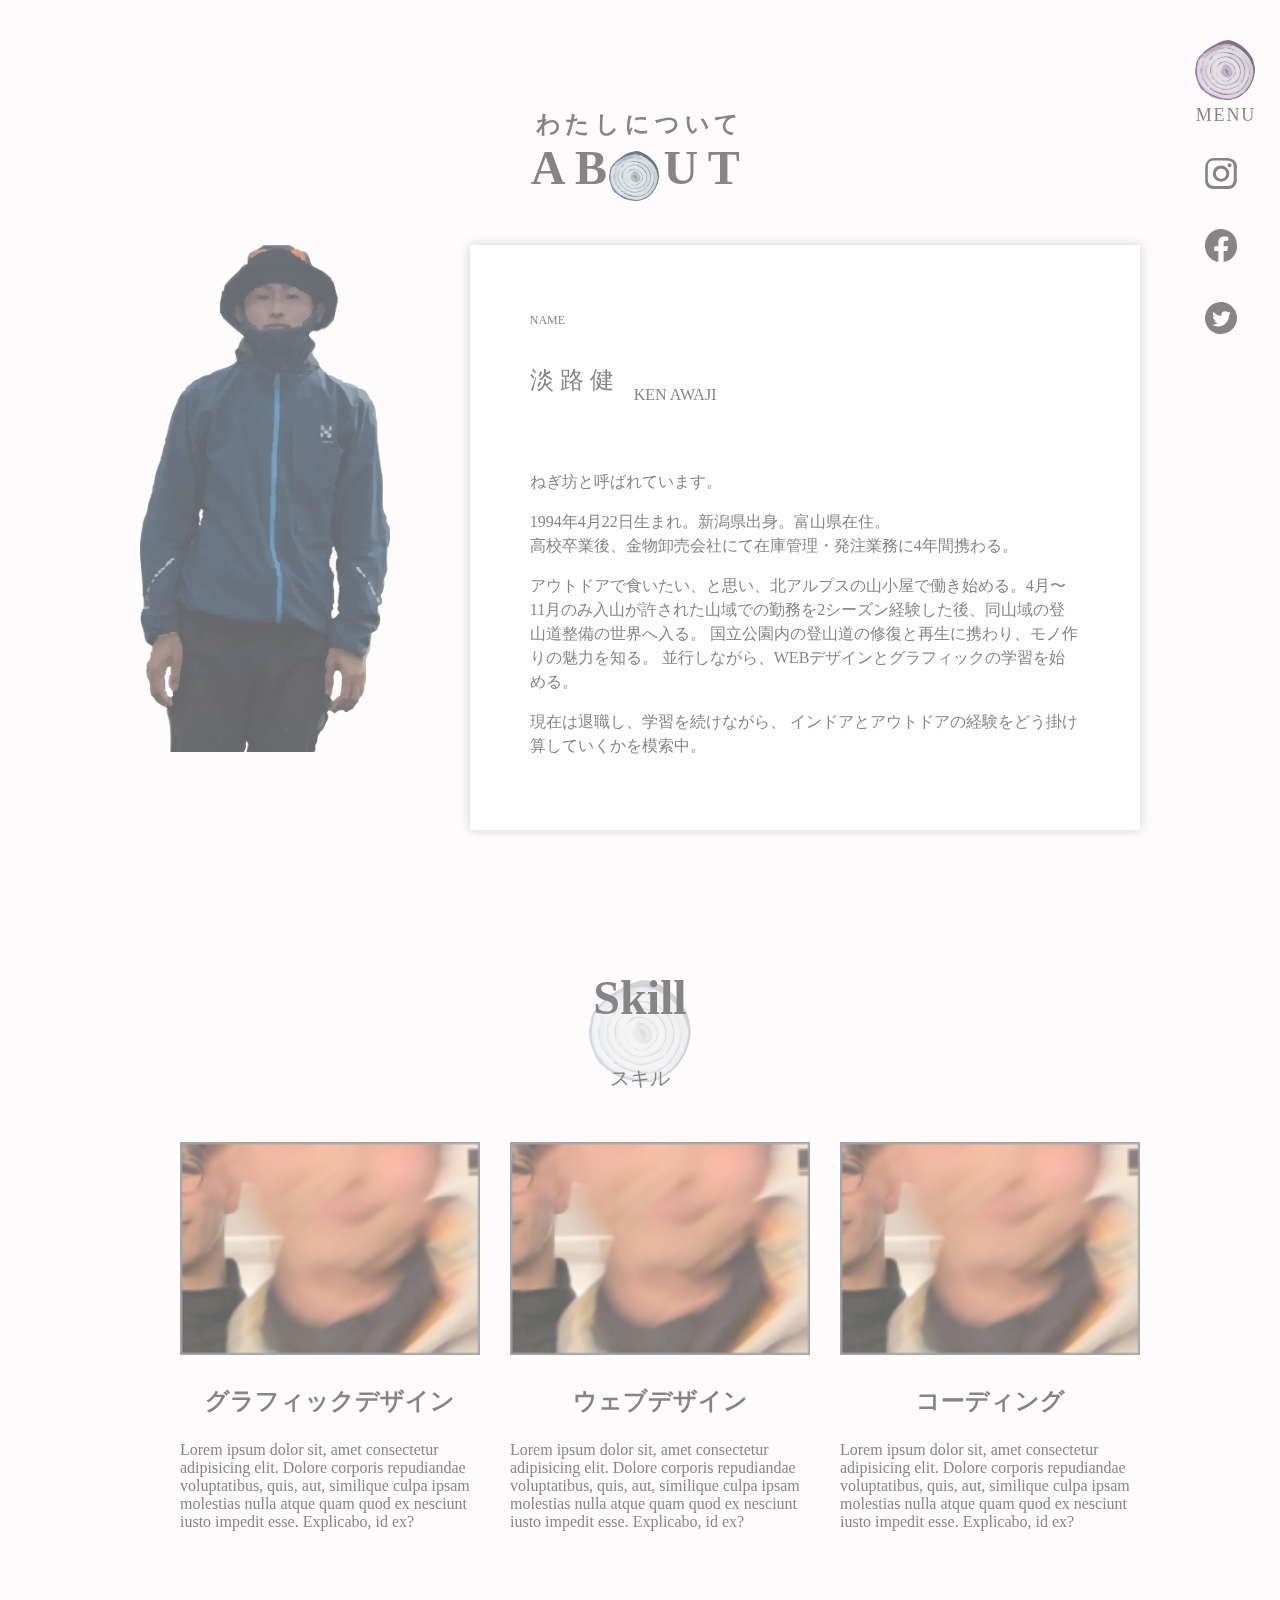
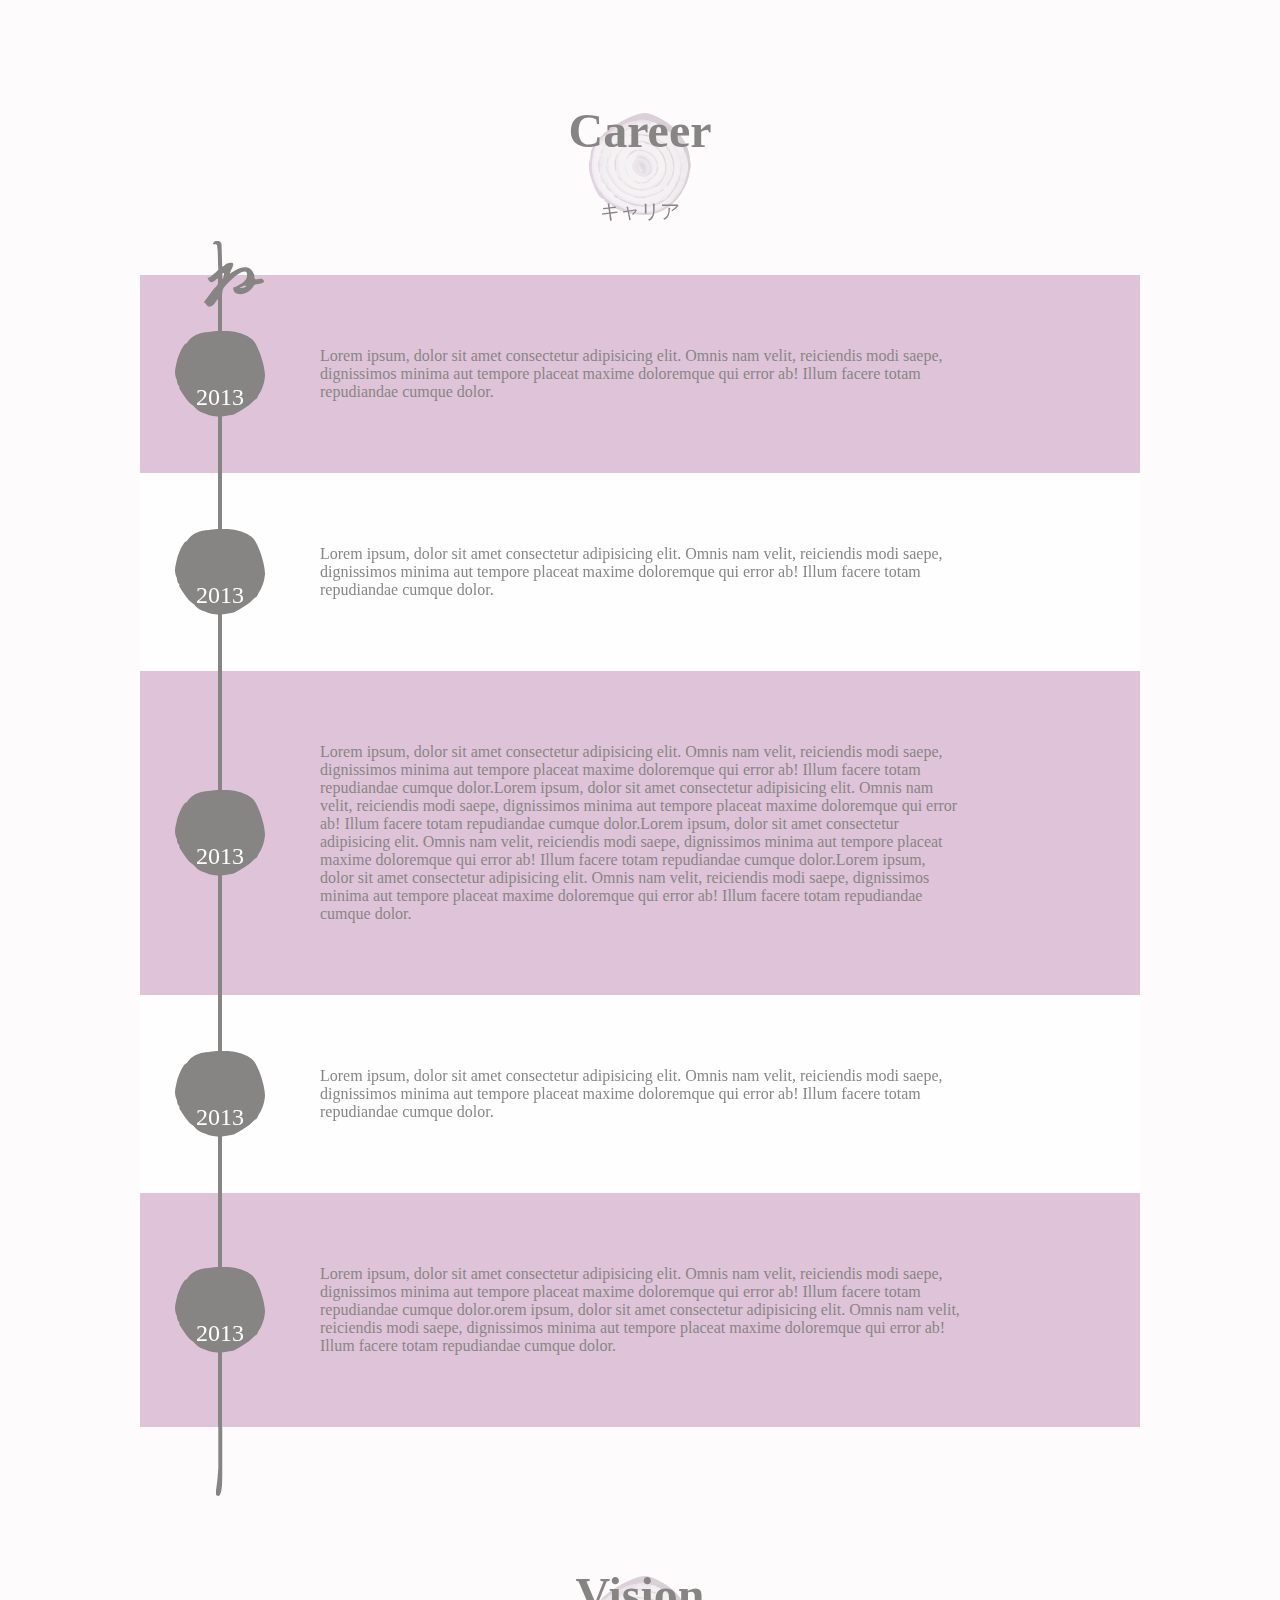
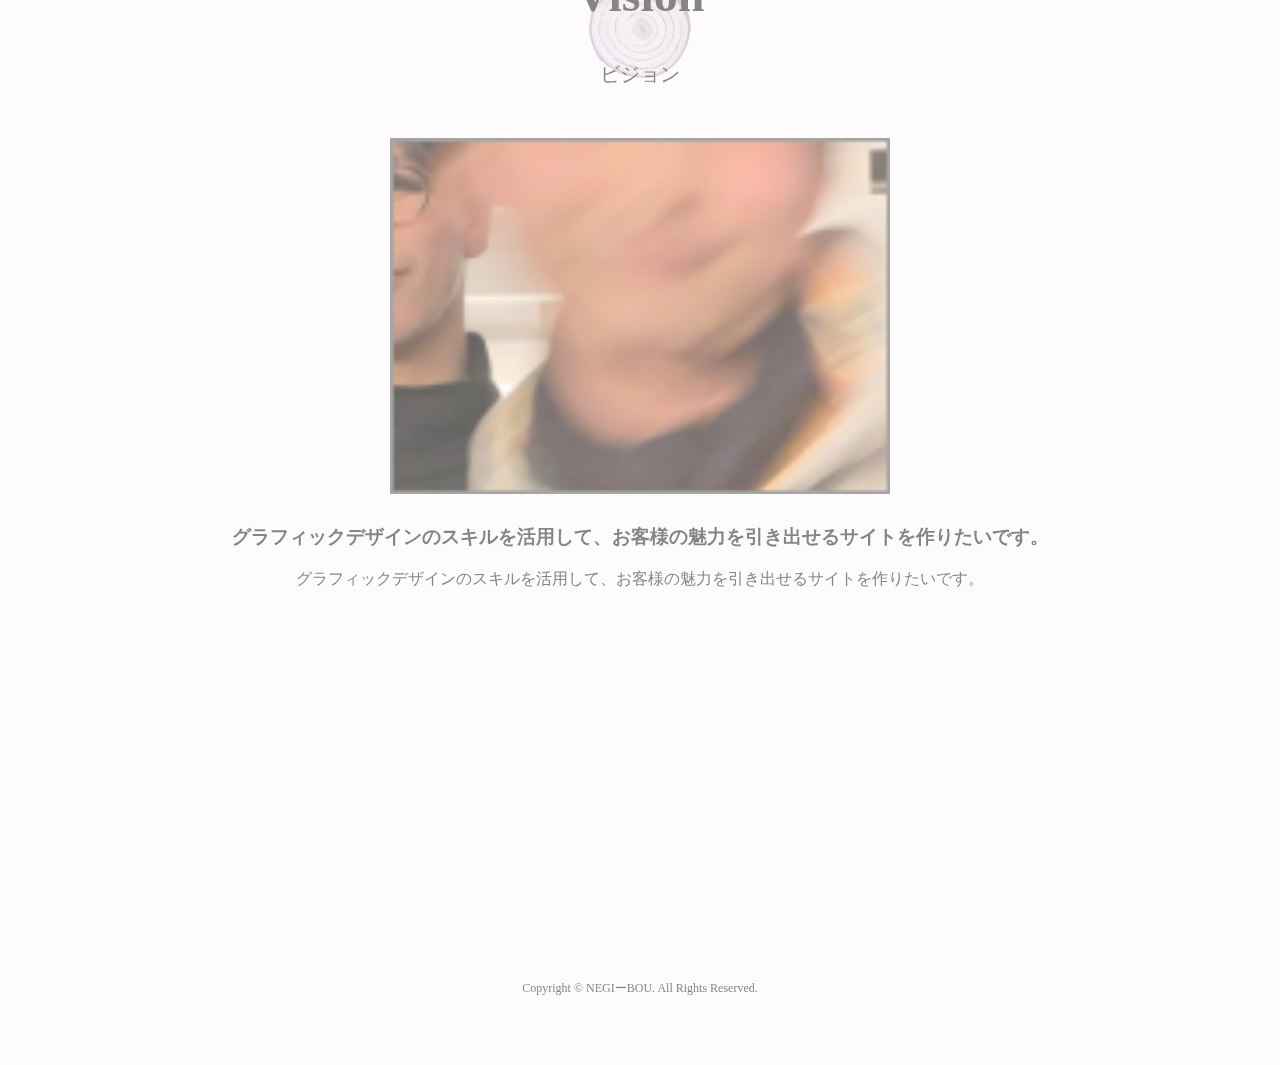
==== about.html @ a539d04d "こみっっと" ====
<!DOCTYPE html>
<html lang="ja" id="html">
  <head>
    <meta charset="UTF-8" />
    <meta http-equiv="X-UA-Compatible" content="IE=edge" />
    <meta name="viewport" content="width=device-width, initial-scale=1" />
    <title>ねぎ坊のポートフォリオ</title>
    <link rel="shortcut icon" href="img/favicon.ico">

    <!-- RESET_CSS CDN_ress.css -->
    <link rel="stylesheet" href="https://unpkg.com/ress/dist/ress.min.css" />
    <link rel="stylesheet" type="text/css" href="./css/style.css" />

  </head>
  <body>

    <!-- ヘッダー -->
    <header class="header">
      <div class="header__wrapper">

        <!-- ヘッダーメインコンテナー -->
        <div class="header__mainContainer">
          <!-- 左アイコン -->
          <div class="header__leftlogo">
            <a class="header__leftLogo-btn" href="#">
              <img class="header__leftLogo-img" src="img/ねぎ坊ロゴ_シンボル.svg" alt="">
            </a>
          </div>
  
          <!-- 中央アイコン -->
          <div class="header__centerLogo">
            <a class="header__centerLogo-btn" href="#">
              <img class="header__centerLogo-img" src="img/ねぎ坊ロゴ_タイプ.svg" alt="">
            </a>
          </div>
          
          <!-- ナビゲーション -->
          <nav class="mainNav">
            <div class="mainNav__wrapper">
              <a class="mainNav__menu" id="open-btn">
                <img class="mainNav__img" src="img/cutOnions/cutOnion5.svg" alt="">
                <span class="mainNav__text">MENU</span>
              </a>
            </div>
          </nav>

          <!-- オープンナビゲーション -->
          <nav class="openNav" id="openNav">
            <!-- クローズボタン -->
            <div class="openNav__close" id="close-btn">
              <a class="openNav__close-btn">
                <img class="openNav__close-img" src="img/CloseNavigation.svg" alt="">
              </a>
            </div>
            
            <!-- ロゴ -->
            <div class="openNav__logo">
              <a class="openNav__logo-btn" href="index.html">
                <img class="openNav__logo-img" src="img/negibouLogo_white.svg" alt="">
              </a>
            </div>

            <!-- メニュー -->
            <ul class="openNav__menu">
              <li class="openNav__menu-list">
                <a class="openNav__menu-btn" href="about.html">
                  ABOUT
                  <img class="open__menu-onion menuOnion1" src="img/cutOnions/cutOnion1.svg" alt="">
                </a>
              </li>
              <li class="openNav__menu-list">
                <a class="openNav__menu-btn" href="works.html">
                  WORKS
                  <img class="open__menu-onion menuOnion2" src="img/cutOnions/cutOnion2.svg" alt="">
                </a>
              </li>
              <li class="openNav__menu-list">
                <a class="openNav__menu-btn" href="#contact">
                  CONTACT
                  <img class="open__menu-onion menuOnion3" src="img/cutOnions/cutOnion3.svg" alt="">
                </a>
              </li>
            </ul>

            <!-- SNS  -->
            <ul class="openNav__sns">
              <li class="openNav__sns-list">
                <a class="openNav__sns-btn" href="https://www.instagram.com/awaken422/?hl=ja" target="_blank">
                  <img class="openNav__sns-img" src="img/SNS/SNS_Instagram-white.svg" alt="">
                </a>
              </li>

              <li class="openNav__sns-list">
                <a class="openNav__sns-btn" href="https://www.facebook.com/ken.awaji1/" target="_blank">
                  <img class="openNav__sns-img" src="img/SNS/SNS_Facebook-white.svg" alt="">
                </a>
              </li>

              <li class="openNav__sns-list">
                <a class="openNav__sns-btn" href="https://twitter.com/negiboze218" target="_blank">
                  <img class="openNav__sns-img" src="img/SNS/SNS_Twitter-white.svg" alt="">
                </a>
              </li>

              <li class="openNav__sns-list">
                <a class="openNav__sns-btn" href="https://github.com/igen422" target="_blank">
                  <img class="openNav__sns-img" src="img/SNS/SNS_Github-white.svg" alt="">
                </a>
              </li>

            </ul>
          </nav>
        </div>

        <!-- ヘッダーサブコンテナー -->
          <div class="header__subContainer">
              <!-- SNSアイコン -->
                <!-- インスタグラム -->
                <div class="subNav__sns">
                  <div class="subNav__sns-icon">
                    <a class="subNav__sns-btn" href="https://www.instagram.com/awaken422/?hl=ja" target="_blank">
                      <img class="subNav__sns-img" src="img/SNS/SNS_Instagram.svg" alt="">
                    </a>
                  </div>

                  <!-- フェイスブック -->
                  <div class="subNav__sns-icon">
                    <a class="subNav__sns-btn" href="https://www.facebook.com/ken.awaji1/" target="_blank">
                      <img class="subNav__sns-img" src="img/SNS/SNS_Facebook.svg" alt="">
                    </a>
                  </div>

                  <!-- ツイッター -->
                  <div class="subNav__sns-icon">
                    <a class="subNav__sns-btn" href="https://twitter.com/negiboze218" target="_blank">
                      <img class="subNav__sns-img" src="img/SNS/SNS_Twitter.svg" alt="">
                    </a>
                  </div>

                  <!-- ギットハブ -->
                  <div class="subNav__sns-icon">
                    <a class="subNav__sns-btn" href="https://github.com/igen422" target="_blank">
                      <img class="subNav__sns-img" src="img/SNS/SNS_Github.svg" alt="">
                    </a>
                  </div>
                </div>
          </div>
      </div>
    </header>


    <main class="p-about">
      <div class="p-about__wrapper container">
        <!-- アバウトタイトル -->
        <div class="p-about__title">
          <h2 class="p-about__title-sub">わたしについて</h2>
          <h2 class="p-about__title-main">
            ABOUT
            <img class="p-about__title-onion" src="img/cutOnions/cutOnion1.svg" alt="">
          </h2>
        </div>
  
        <!--  -->
  
        <div class="about__body">
          <!-- アバウトメインリー -->
          <div class="about__mainly ">
            <div>
              <img class="about__mainly-img" src="img/cutNegi1.png" alt="">
            </div>
          </div>
  
          <!-- アバウトセカンダリー -->
          <div class="about__secondary">
              <p class="about__secondary-category">NAME</p>
              <div class="about__secondary-name">
                <p class="about__secondary-ja">淡 路 健</p>
                <p class="about__secondary-en">KEN AWAJI</p>
              </div>
  
              <div class="about__secondary-text">
                <p class="about__secondary-textParagraph">ねぎ坊と呼ばれています。</p>
  
                <p class="about__secondary-textParagraph">
                  1994年4月22日生まれ。新潟県出身。富山県在住。
                  <br>
                  高校卒業後、金物卸売会社にて在庫管理・発注業務に4年間携わる。
                </p>
                
                <p class="about__secondary-textParagraph">
                  アウトドアで食いたい、と思い、北アルプスの山小屋で働き始める。4月〜11月のみ入山が許された山域での勤務を2シーズン経験した後、同山域の登山道整備の世界へ入る。
                  国立公園内の登山道の修復と再生に携わり、モノ作りの魅力を知る。
                  並行しながら、WEBデザインとグラフィックの学習を始める。
                </p>
                
                <p class="about__secondary-textParagraph">
                  現在は退職し、学習を続けながら、
                  インドアとアウトドアの経験をどう掛け算していくかを模索中。
                </p>
                </div>
  
            </div>
  
          </div>

        <!-- スキル -->
        <section class="p-skill">

          <!-- タイトル -->
          <div class="p-aboutSection__title">
            <h2 class="p-aboutSection__title-name">Skill</h2>
            <p class="p-aboutSection__title-text">スキル</p>
            <img class="p-aboutSection__title-onion" src="img/cutOnions/cutOnion1.svg" alt="">
          </div>

          <div class="p-skill__main">
            <ul class="p-skill__main-container">
              <li class="p-skill__main-list">
                <img class="p-skill__main-img" src="img/works_img.jpg" alt="">
                <h3 class="p-skill__main-title">グラフィックデザイン</h3>
                <p class="p-skill__main-text">Lorem ipsum dolor sit, amet consectetur adipisicing elit. Dolore corporis repudiandae voluptatibus, quis, aut, similique culpa ipsam molestias nulla atque quam quod ex nesciunt iusto impedit esse. Explicabo, id ex?</p>
              </li>
              <li class="p-skill__main-list">
                <img class="p-skill__main-img" src="img/works_img.jpg" alt="">
                <h3 class="p-skill__main-title">ウェブデザイン</h3>
                <p class="p-skill__main-text">Lorem ipsum dolor sit, amet consectetur adipisicing elit. Dolore corporis repudiandae voluptatibus, quis, aut, similique culpa ipsam molestias nulla atque quam quod ex nesciunt iusto impedit esse. Explicabo, id ex?</p>
              </li>
              <li class="p-skill__main-list">
                <img class="p-skill__main-img" src="img/works_img.jpg" alt="">
                <h3 class="p-skill__main-title">コーディング</h3>
                <p class="p-skill__main-text">Lorem ipsum dolor sit, amet consectetur adipisicing elit. Dolore corporis repudiandae voluptatibus, quis, aut, similique culpa ipsam molestias nulla atque quam quod ex nesciunt iusto impedit esse. Explicabo, id ex?</p>
              </li>
            </ul>
          </div>

        </section>

        <!-- キャリア -->
        <section class="p-career">
            
            <!-- タイトル -->
            <div class="p-aboutSection__title">
              <h2 class="p-aboutSection__title-name">Career</h2>
              <p class="p-aboutSection__title-text">キャリア</p>
              <img class="p-aboutSection__title-onion" src="img/cutOnions/cutOnion5.svg" alt="">
            </div>
  
            <div class="p-career__main">
              <!-- キャリアセクション１ -->
              <div class="p-career__main-container">
                <!-- 年月 -->
                <div class="p-career__main-year">
                  <p class="p-career__main-yearText">2013</p>
                  <img class="p-career__main-yearImg" src="img/cutOnions/cutOnion_black.svg" alt="">
                  <!-- キャリアネギ１ -->
                  <img class="p-career__negi1" src="img/career_Onion1.svg" alt="">
                </div>
                <!-- テキスト -->
                <div>
                  <p class="p-career__main-text">Lorem ipsum, dolor sit amet consectetur adipisicing elit. Omnis nam velit, reiciendis modi saepe, dignissimos minima aut tempore placeat maxime doloremque qui error ab! Illum facere totam repudiandae cumque dolor.</p>
                </div>
                <span class="p-career__main-Line"></span>
              </div>
              <!-- キャリアセクション２ -->
              <div class="p-career__main-container">
                <!-- 年月 -->
                <div class="p-career__main-year">
                  <p class="p-career__main-yearText">2013</p>
                  <img class="p-career__main-yearImg" src="img/cutOnions/cutOnion_black.svg" alt="">
                </div>
                <!-- テキスト -->
                <div>
                  <p class="p-career__main-text">Lorem ipsum, dolor sit amet consectetur adipisicing elit. Omnis nam velit, reiciendis modi saepe, dignissimos minima aut tempore placeat maxime doloremque qui error ab! Illum facere totam repudiandae cumque dolor.</p>
                </div>
                <span class="p-career__main-Line"></span>
              </div>
              <!-- キャリアセクション -->
              <div class="p-career__main-container">
                <!-- 年月 -->
                <div class="p-career__main-year">
                  <p class="p-career__main-yearText">2013</p>
                  <img class="p-career__main-yearImg" src="img/cutOnions/cutOnion_black.svg" alt="">
                </div>
                <!-- テキスト -->
                <div>
                  <p class="p-career__main-text">Lorem ipsum, dolor sit amet consectetur adipisicing elit. Omnis nam velit, reiciendis modi saepe, dignissimos minima aut tempore placeat maxime doloremque qui error ab! Illum facere totam repudiandae cumque dolor.Lorem ipsum, dolor sit amet consectetur adipisicing elit. Omnis nam velit, reiciendis modi saepe, dignissimos minima aut tempore placeat maxime doloremque qui error ab! Illum facere totam repudiandae cumque dolor.Lorem ipsum, dolor sit amet consectetur adipisicing elit. Omnis nam velit, reiciendis modi saepe, dignissimos minima aut tempore placeat maxime doloremque qui error ab! Illum facere totam repudiandae cumque dolor.Lorem ipsum, dolor sit amet consectetur adipisicing elit. Omnis nam velit, reiciendis modi saepe, dignissimos minima aut tempore placeat maxime doloremque qui error ab! Illum facere totam repudiandae cumque dolor.</p>
                </div>
                <span class="p-career__main-Line"></span>
              </div>
              <!-- キャリアセクション -->
              <div class="p-career__main-container">
                <!-- 年月 -->
                <div class="p-career__main-year">
                  <p class="p-career__main-yearText">2013</p>
                  <img class="p-career__main-yearImg" src="img/cutOnions/cutOnion_black.svg" alt="">
                </div>
                <!-- テキスト -->
                <div>
                  <p class="p-career__main-text">Lorem ipsum, dolor sit amet consectetur adipisicing elit. Omnis nam velit, reiciendis modi saepe, dignissimos minima aut tempore placeat maxime doloremque qui error ab! Illum facere totam repudiandae cumque dolor.</p>
                </div>
                <span class="p-career__main-Line"></span>
              </div>
              <!-- キャリアセクション -->
              <div class="p-career__main-container">
                <!-- 年月 -->
                <div class="p-career__main-year">
                  <p class="p-career__main-yearText">2013</p>
                  <img class="p-career__main-yearImg" src="img/cutOnions/cutOnion_black.svg" alt="">
                </div>
                <!-- テキスト -->
                <div>
                  <p class="p-career__main-text">Lorem ipsum, dolor sit amet consectetur adipisicing elit. Omnis nam velit, reiciendis modi saepe, dignissimos minima aut tempore placeat maxime doloremque qui error ab! Illum facere totam repudiandae cumque dolor.orem ipsum, dolor sit amet consectetur adipisicing elit. Omnis nam velit, reiciendis modi saepe, dignissimos minima aut tempore placeat maxime doloremque qui error ab! Illum facere totam repudiandae cumque dolor.</p>
                </div>
                <span class="p-career__main-Line"></span>
                <img class="p-career__negi2" src="img/career_Onion2.svg" alt="">
              </div>
              
              
          </div>
        </section>

        <!-- ビジョン -->
        <section class="p-vision">
              
            <!-- タイトル -->
            <div class="p-aboutSection__title">
              <h2 class="p-aboutSection__title-name">Vision</h2>
              <p class="p-aboutSection__title-text">ビジョン</p>
              <img class="p-aboutSection__title-onion" src="img/cutOnions/cutOnion5.svg" alt="">
            </div>

            <!-- ビジョンメイン -->
            <div class="p-vision__main">
              <img class="p-vision__main-img" src="img/works_img.jpg" alt="">
              <h3 class="p-vision__main-title">グラフィックデザインのスキルを活用して、お客様の魅力を引き出せるサイトを作りたいです。</h3>
              <p class="p-vision__main-text">グラフィックデザインのスキルを活用して、お客様の魅力を引き出せるサイトを作りたいです。</p>
            </div>
        </section>
      </div>
    </main>

    <!--  フッター -->
    <footer class="footer">
      <div class="footer__wrapper">
        <img class="footer__img" src="img/ねぎの影.svg" alt="">
        <p class="footer__copyright">Copyright © NEGIーBOU. All Rights Reserved.</p>
      </div>
    </footer>

    

    <!-- スクリプト -->
    <!-- Adobe-Fonts -->
    <script>
      (function(d) {
        var config = {
          kitId: 'cba3tpk',
          scriptTimeout: 3000,
          async: true
        },
        h=d.documentElement,t=setTimeout(function(){h.className=h.className.replace(/\bwf-loading\b/g,"")+" wf-inactive";},config.scriptTimeout),tk=d.createElement("script"),f=false,s=d.getElementsByTagName("script")[0],a;h.className+=" wf-loading";tk.src='https://use.typekit.net/'+config.kitId+'.js';tk.async=true;tk.onload=tk.onreadystatechange=function(){a=this.readyState;if(f||a&&a!="complete"&&a!="loaded")return;f=true;clearTimeout(t);try{Typekit.load(config)}catch(e){}};s.parentNode.insertBefore(tk,s)
      })(document);
    </script>
    
    <!-- jQuery3系 - Google_CDN -->
    <script src="https://ajax.googleapis.com/ajax/libs/jquery/3.5.1/jquery.min.js"></script>
    <!-- slick.js - CDN -->
    <script src="js/fadeIn.js"></script>
    <script src="js/navigation.js"></script>
    <script src="js/mobileHeight.js"></script>
    <script src="js/smoothScroll.js"></script>
    <script src="js/hideHeaderAnimation.js"></script>

  </body>
</html>
---- css/style.css ----
@-webkit-keyframes rotateOnion{0%{-webkit-transform:rotate(0deg);transform:rotate(0deg)}to{-webkit-transform:rotate(360deg);transform:rotate(360deg)}}@keyframes rotateOnion{0%{-webkit-transform:rotate(0deg);transform:rotate(0deg)}to{-webkit-transform:rotate(360deg);transform:rotate(360deg)}}@-webkit-keyframes scrollText{0%{opacity:0}to{opacity:1}}@keyframes scrollText{0%{opacity:0}to{opacity:1}}@-webkit-keyframes scroll{0%{-webkit-transform:scale(1,0);transform:scale(1,0);-webkit-transform-origin:0 0;transform-origin:0 0}35%{-webkit-transform:scale(1,1);transform:scale(1,1);-webkit-transform-origin:0 0;transform-origin:0 0}35.1%{-webkit-transform:scale(1,1);transform:scale(1,1);-webkit-transform-origin:0 100%;transform-origin:0 100%}70%,to{-webkit-transform:scale(1,0);transform:scale(1,0);-webkit-transform-origin:0 100%;transform-origin:0 100%}}@keyframes scroll{0%{-webkit-transform:scale(1,0);transform:scale(1,0);-webkit-transform-origin:0 0;transform-origin:0 0}35%{-webkit-transform:scale(1,1);transform:scale(1,1);-webkit-transform-origin:0 0;transform-origin:0 0}35.1%{-webkit-transform:scale(1,1);transform:scale(1,1);-webkit-transform-origin:0 100%;transform-origin:0 100%}70%,to{-webkit-transform:scale(1,0);transform:scale(1,0);-webkit-transform-origin:0 100%;transform-origin:0 100%}}html{font-size:62.5%}body{font-size:1.6rem}a{text-decoration:none;color:inherit}li{list-style:none}img{vertical-align:bottom}body{color:#3f3b3a;background-color:#fdfbfb;font-family:ten-mincho,serif}.container{width:65vw;margin:0 auto}@media screen and (min-width:768px){.container{width:70vw}}@media screen and (min-width:1280px){.container{width:80vw;max-width:1000px}}section{overflow:hidden}.header{width:100%;position:fixed;z-index:99;-webkit-transition:0.5s ease;transition:0.5s ease}.header.hide{-webkit-transform:translateY(-100%);transform:translateY(-100%)}.header__wrapper{padding:10px 16px 0;position:relative}@media screen and (min-width:768px){.header__wrapper{padding:32px 32px 0}}.header__mainContainer{display:-webkit-box;display:-ms-flexbox;display:flex;-webkit-box-pack:justify;-ms-flex-pack:justify;justify-content:space-between;-webkit-box-align:start;-ms-flex-align:start;align-items:flex-start;position:relative}.header__leftLogo-img{width:10vw;max-width:75px;-webkit-transition:opacity 0.3s ease;transition:opacity 0.3s ease}.header__leftLogo-img:hover{opacity:0.5}.header__centerLogo{position:absolute;top:35%;left:50%;-webkit-transform:translateY(-50%) translateX(-50%);transform:translateY(-50%) translateX(-50%);visibility:hidden}@media screen and (min-width:768px){.header__centerLogo{top:40%}}.header__centerLogo-img{width:15vw;max-width:120px;-webkit-transition:opacity 0.3s ease;transition:opacity 0.3s ease}.header__centerLogo-img:hover{opacity:0.5}.mainNav__menu{display:-webkit-box;display:-ms-flexbox;display:flex;-webkit-box-orient:vertical;-webkit-box-direction:normal;-ms-flex-direction:column;flex-direction:column;-webkit-transition:-webkit-animation 1s ease-in;transition:-webkit-animation 1s ease-in;transition:animation 1s ease-in;transition:animation 1s ease-in,-webkit-animation 1s ease-in;cursor:pointer;-webkit-transition:opacity 0.3s ease;transition:opacity 0.3s ease}.mainNav__menu:hover{opacity:0.5}.mainNav__menu:hover .mainNav__img{-webkit-animation:rotateOnion linear infinite 1s;animation:rotateOnion linear infinite 1s}.mainNav__img{width:10vw;max-width:60px;margin:0 auto;-webkit-animation:rotateOnion linear infinite 6s;animation:rotateOnion linear infinite 6s}@media screen and (min-width:768px){.mainNav__img{width:11vw}}.mainNav__text{margin-top:5px;font-size:clamp(12px,3vw,18px);text-align:center;text-indent:0.1em;letter-spacing:0.1em}.header__subContainer{padding-top:32px;position:absolute;display:none}@media screen and (min-width:768px){.header__subContainer{display:block;right:30px}}.subNav__sns{width:10vw;max-width:75px;display:-webkit-box;display:-ms-flexbox;display:flex;-webkit-box-orient:vertical;-webkit-box-direction:normal;-ms-flex-direction:column;flex-direction:column;-webkit-box-align:center;-ms-flex-align:center;align-items:center}@media screen and (min-width:768px){.subNav__sns{max-width:75px}}.subNav__sns-icon{-webkit-transition:opacity 0.3s ease;transition:opacity 0.3s ease}.subNav__sns-icon:hover{opacity:0.5}.subNav__sns-icon:not(:first-child){margin-top:20px}@media screen and (min-width:768px){.subNav__sns-icon:not(:first-child){margin-top:40px}}.subNav__sns-img{width:24px}@media screen and (min-width:768px){.subNav__sns-img{width:32px}}.openNav{background-color:rgba(60,67,66,0.98);position:fixed;top:0;left:0;z-index:100;height:100%;width:100%;text-align:center;display:-webkit-box;display:-ms-flexbox;display:flex;-webkit-box-orient:vertical;-webkit-box-direction:normal;-ms-flex-direction:column;flex-direction:column;-ms-flex-pack:distribute;justify-content:space-around;padding:10% 0 30%;visibility:hidden;opacity:0;-webkit-transition:0.4s ease;transition:0.4s ease}@media screen and (min-width:768px){.openNav{padding:0}}.openNav__close{position:absolute;top:20px;right:20px}@media screen and (min-width:768px){.openNav__close{top:40px;right:40px}}.openNav__close-btn{cursor:pointer;-webkit-transition:opacity 0.3s ease;transition:opacity 0.3s ease}.openNav__close-btn:hover{opacity:0.5}.openNav__close-img{width:44px}@media screen and (min-width:768px){.openNav__close-img{width:54px}}.openNav__logo-btn{-webkit-transition:opacity 0.3s ease;transition:opacity 0.3s ease}.openNav__logo-btn:hover{opacity:0.5}.openNav__logo-img{width:60px}@media screen and (min-width:768px){.openNav__logo-img{width:100px}}.openNav__menu{margin-top:-40px}@media screen and (min-width:768px){.openNav__menu{margin-top:-100px}}.openNav__menu-list{-webkit-transition:opacity 0.3s ease;transition:opacity 0.3s ease;margin-top:24px}.openNav__menu-list:hover{opacity:0.5}@media screen and (min-width:768px){.openNav__menu-list:not(:first-child){margin-top:60px}}.openNav__menu-btn{color:#fdfbfb;font-size:clamp(32px,8vw,48px);position:relative;width:-webkit-fit-content;width:-moz-fit-content;width:fit-content;text-indent:0.2em;letter-spacing:0.2em}.open__menu-onion{width:clamp(36px,7.5vw,45px);position:absolute;top:20%;-webkit-animation:rotateOnion linear infinite 13s;animation:rotateOnion linear infinite 13s}@media screen and (min-width:768px){.open__menu-onion{width:clamp(30px,6vw,48px)}}@media screen and (min-width:1280px){.open__menu-onion{width:clamp(20px,4.5vw,50px)}}.menuOnion1{left:35%}.menuOnion2{left:24%}.menuOnion3{left:13%}.openNav__sns{display:-webkit-box;display:-ms-flexbox;display:flex;-webkit-box-pack:center;-ms-flex-pack:center;justify-content:center}.openNav__sns-list{-webkit-transition:opacity 0.3s ease;transition:opacity 0.3s ease}.openNav__sns-list:hover{opacity:0.5}.openNav__sns-list:not(:first-child){margin-left:34px}@media screen and (min-width:768px){.openNav__sns-list:not(:first-child){margin-left:50px}}.openNav__sns-img{width:25px}@media screen and (min-width:768px){.openNav__sns-img{width:40px}}.hero__wrapper{text-align:center}.hero__container{display:-webkit-box;display:-ms-flexbox;display:flex;-webkit-box-orient:vertical;-webkit-box-direction:reverse;-ms-flex-direction:column-reverse;flex-direction:column-reverse;-webkit-box-pack:end;-ms-flex-pack:end;justify-content:flex-end;position:relative;height:550px;min-height:550px}@media screen and (min-width:768px){.hero__container{height:100vh;-webkit-box-orient:unset;-webkit-box-direction:unset;-ms-flex-direction:unset;flex-direction:unset;-webkit-box-pack:justify;-ms-flex-pack:justify;justify-content:space-between;-webkit-box-align:center;-ms-flex-align:center;align-items:center}}.hero__main{margin-top:24px}.hero__main-title{display:-webkit-box;display:-ms-flexbox;display:flex;-webkit-box-orient:vertical;-webkit-box-direction:normal;-ms-flex-direction:column;flex-direction:column;margin:0 auto;text-align:center}@media screen and (min-width:768px){.hero__main-title{margin-top:-5vw}}.hero__main-titleOne{font-size:clamp(36px,9vw,50px);position:relative;width:-webkit-fit-content;width:-moz-fit-content;width:fit-content;margin:0 auto}@media screen and (min-width:768px){.hero__main-titleOne{font-size:clamp(44px,5vw,80px)}}.hero__main-titleSecond{font-size:clamp(36px,9vw,50px);letter-spacing:0.02em;width:-webkit-fit-content;width:-moz-fit-content;width:fit-content;margin:0 auto;position:relative}@media screen and (min-width:768px){.hero__main-titleSecond{font-size:clamp(44px,5vw,80px)}}.hero__main-titleThird{font-size:clamp(16px,3vw,24px);text-indent:0.28em;letter-spacing:0.28em;margin-top:4px}@media screen and (min-width:768px){.hero__main-titleThird{font-size:clamp(16px,2vw,24px);text-indent:0.8vw;letter-spacing:0.8vw}}@media screen and (min-width:1280px){.hero__main-titleThird{text-indent:1vw;letter-spacing:1vw}}.hero__main-titleFourth{font-size:clamp(14px,3vw,24px);margin-top:4px;text-indent:0.2px;letter-spacing:0.2px}@media screen and (min-width:768px){.hero__main-titleFourth{text-indent:0px;letter-spacing:0px}}.hero__main-titleOnion{width:clamp(36px,7.5vw,45px);position:absolute}@media screen and (min-width:768px){.hero__main-titleOnion{width:clamp(30px,4.8vw,55px)}}@media screen and (min-width:1280px){.hero__main-titleOnion{width:clamp(20px,4.5vw,70px)}}.onion01{top:25%;left:10%;-webkit-transform:rotate(90deg);transform:rotate(90deg);-webkit-animation:rotateOnion linear infinite 13s;animation:rotateOnion linear infinite 13s}.onion02{top:25%;left:56%;-webkit-transform:rotate(40deg);transform:rotate(40deg);-webkit-animation:rotateOnion linear infinite 13s;animation:rotateOnion linear infinite 13s;display:none}.onion03{top:25%;left:87%;-webkit-animation:rotateOnion linear infinite 13s;animation:rotateOnion linear infinite 13s}.onion04{top:25%;left:73%;-webkit-transform:rotate(180deg);transform:rotate(180deg);-webkit-animation:rotateOnion linear infinite 13s;animation:rotateOnion linear infinite 13s}.hero__sub{padding-top:100px}@media screen and (min-width:768px){.hero__sub{padding-top:0}}.hero__sub-img{width:35vw;max-width:440px}@media screen and (min-width:768px){.hero__sub-img{width:30vw}}.hero__scroll{position:absolute;bottom:0;right:-28%}@media screen and (min-width:768px){.hero__scroll{left:0;right:0}}.hero__scroll-text{font-size:clamp(14px,3vw,24px);margin-bottom:50px;display:block;-webkit-animation:scrollText 2s ease-in-out infinite alternate;animation:scrollText 2s ease-in-out infinite alternate;-webkit-transform:rotate(90deg);transform:rotate(90deg)}@media screen and (min-width:768px){.hero__scroll-text{margin-top:10px;-webkit-transform:rotate(0deg);transform:rotate(0deg)}}.hero__scroll-line{width:2px;height:30px;background-color:#8f8383;display:block;margin:0 auto;-webkit-animation:scroll 4s cubic-bezier(1,0,0,1) infinite;animation:scroll 4s cubic-bezier(1,0,0,1) infinite}@media screen and (min-width:768px){.hero__scroll-line{height:60px}}.about__wrapper{padding:96px 0}.about__title-sub{font-size:clamp(16px,4vw,24px);position:relative;width:-webkit-fit-content;width:-moz-fit-content;width:fit-content;letter-spacing:0.2em}.about__title-main{font-size:clamp(32px,8vw,48px);position:relative;width:-webkit-fit-content;width:-moz-fit-content;width:fit-content;letter-spacing:0.2em;position:relative}.about__title-onion{width:clamp(36px,7.5vw,45px);position:absolute;top:20%;left:36%;-webkit-animation:rotateOnion linear infinite 13s;animation:rotateOnion linear infinite 13s}@media screen and (min-width:768px){.about__title-onion{width:clamp(30px,6vw,48px)}}@media screen and (min-width:1280px){.about__title-onion{width:clamp(20px,4.5vw,50px)}}@media screen and (min-width:1280px){.about__body{display:-webkit-box;display:-ms-flexbox;display:flex;margin-top:50px}}.about__mainly{margin-top:50px;text-align:center}@media screen and (min-width:1280px){.about__mainly{margin-top:0}}.about__mainly-img{width:100%;max-width:250px}@media screen and (min-width:1280px){.about__mainly-img{max-width:1000px}}.about__secondary{margin-top:50px;background-color:#fff;margin-right:calc(45vw - 80%);margin-left:calc(45vw - 80%);padding:56px 12%;-webkit-box-shadow:0 0 10px #bbb6b4;box-shadow:0 0 10px #bbb6b4}@media screen and (min-width:768px){.about__secondary{margin-left:0;margin-right:0}}@media screen and (min-width:1280px){.about__secondary{margin-top:0;margin-left:80px;padding:56px 6%}}.about__secondary-category{font-size:12px}.about__secondary-name{display:-webkit-box;display:-ms-flexbox;display:flex;-webkit-box-align:end;-ms-flex-align:end;align-items:flex-end;margin-top:8px}.about__secondary-ja{font-size:24px}.about__secondary-en{font-size:16px;margin-left:20px}.about__secondary-text{margin-top:50px;font-size:14px}@media screen and (min-width:768px){.about__secondary-text{font-size:16px}}.about__secondary-textParagraph{line-height:1.5;-webkit-font-feature-settings:"palt";font-feature-settings:"palt"}.about__secondary-textParagraph:not(:first-child){margin-top:10px}.about__more{margin-top:50px}.about__more-btn{width:100%;margin:0 auto;display:block;color:#fff;background-color:#3f3b3a;text-align:center;padding:0.5em 0;-webkit-transition:all 0.4s ease;transition:all 0.4s ease;border:1px solid #3f3b3a}.about__more-btn:hover{border:1px solid #3f3b3a;background-color:#fff;color:#3f3b3a}.works__wrapper{padding:96px 0}.works__title-sub{font-size:clamp(16px,4vw,24px);position:relative;width:-webkit-fit-content;width:-moz-fit-content;width:fit-content;letter-spacing:0.2em}.works__title-main{font-size:clamp(32px,8vw,48px);position:relative;width:-webkit-fit-content;width:-moz-fit-content;width:fit-content;letter-spacing:0.2em;position:relative}.works__title-onion{width:clamp(36px,7.5vw,45px);position:absolute;top:20%;left:24%;-webkit-animation:rotateOnion linear infinite 13s;animation:rotateOnion linear infinite 13s}@media screen and (min-width:768px){.works__title-onion{width:clamp(30px,6vw,48px)}}@media screen and (min-width:1280px){.works__title-onion{width:clamp(20px,4.5vw,50px)}}.works__title-text{font-size:16px;margin-top:10px;line-height:1.5;-webkit-font-feature-settings:"palt";font-feature-settings:"palt"}@media screen and (min-width:768px){.works__title-text{font-size:24px}}.article{margin-top:50px}@media screen and (min-width:768px){.article{display:-webkit-box;display:-ms-flexbox;display:flex;-ms-flex-wrap:wrap;flex-wrap:wrap;-webkit-box-pack:justify;-ms-flex-pack:justify;justify-content:space-between}}.article__container{-webkit-transition:0.1s ease;transition:0.1s ease}.article__container:hover{-webkit-transform:translate(-5px,-5px);transform:translate(-5px,-5px)}.article__container:hover .article__text{opacity:1;-webkit-box-shadow:5px 5px 10px #3f3b3a;box-shadow:5px 5px 10px #3f3b3a}.article__container:not(:first-child){margin-top:30px}@media screen and (min-width:768px){.article__container:not(:first-child){margin-top:0}}@media screen and (min-width:768px){.article__container{width:calc((100% - 24px) / 2)}.article__container:nth-of-type(n+3){margin-top:24px}}.article__btn{display:block;position:relative}.article__img{width:100%}.article__category{position:absolute;top:0;left:0;background-color:#fff;padding:0.3em 0.7em;font-size:12px;border:1px solid #3f3b3a}.article__text{width:100%;height:100%;position:absolute;top:0;left:0;opacity:0;background-color:rgba(253,251,251,0.7);-webkit-transition:0.4s ease;transition:0.4s ease}.article__caption{width:100%;height:100%;display:-webkit-box;display:-ms-flexbox;display:flex;-webkit-box-pack:center;-ms-flex-pack:center;justify-content:center;-webkit-box-align:center;-ms-flex-align:center;align-items:center;font-size:clamp(16px,2vw,24px);text-align:center;-webkit-font-feature-settings:"palt";font-feature-settings:"palt"}.article__more{margin-top:50px}.article__more-btn{width:100%;max-width:450px;margin:0 auto;display:block;color:#fff;background-color:#3f3b3a;text-align:center;padding:0.5em 0;-webkit-transition:all 0.4s ease;transition:all 0.4s ease;border:1px solid #3f3b3a}.article__more-btn:hover{border:1px solid #3f3b3a;-webkit-box-sizing:border-box;box-sizing:border-box;background-color:#fff;color:#3f3b3a}.contact__wrapper{padding:96px 0}.contact__title-sub{font-size:clamp(16px,4vw,24px);position:relative;width:-webkit-fit-content;width:-moz-fit-content;width:fit-content;letter-spacing:0.2em}.contact__title-main{font-size:clamp(32px,8vw,48px);position:relative;width:-webkit-fit-content;width:-moz-fit-content;width:fit-content;letter-spacing:0.2em;position:relative}.contact__title-onion{width:clamp(36px,7.5vw,45px);position:absolute;top:20%;left:13%;-webkit-animation:rotateOnion linear infinite 13s;animation:rotateOnion linear infinite 13s}@media screen and (min-width:768px){.contact__title-onion{width:clamp(30px,6vw,48px)}}@media screen and (min-width:1280px){.contact__title-onion{width:clamp(20px,4.5vw,50px)}}.contact__title-text{font-size:16px;margin-top:10px;line-height:1.5;-webkit-font-feature-settings:"palt";font-feature-settings:"palt"}@media screen and (min-width:768px){.contact__title-text{font-size:24px}}.form{margin-top:50px;margin-right:calc(45vw - 80%);margin-left:calc(45vw - 80%);padding:56px 12%;-webkit-box-shadow:0 4px 10px #bbb6b4;box-shadow:0 4px 10px #bbb6b4}@media screen and (min-width:768px){.form{margin-right:0;margin-left:0;padding:112px 12%}}.form__list:not(:first-child){margin-top:25px}.form__list-title{-webkit-font-feature-settings:"palt";font-feature-settings:"palt"}@media screen and (min-width:768px){.form__list-title{font-size:18px}}.form__list-notice{color:red;font-size:12px;margin-left:10px}@media screen and (min-width:768px){.form__list-notice{font-size:14px}}.form__list-input,.form__list-textarea{width:100%;margin-top:8px;padding:2px 4px;border-radius:0;-webkit-box-shadow:0 4px 10px #bbb6b4;box-shadow:0 4px 10px #bbb6b4}.form__submit{margin-top:50px}.form__submit-btn{width:100%;max-width:450px;margin:0 auto;display:block;color:#fff;background-color:#3f3b3a;text-align:center;padding:0.5em 0;-webkit-transition:all 0.4s ease;transition:all 0.4s ease;border:1px solid #3f3b3a}.form__submit-btn:hover{border:1px solid #3f3b3a;-webkit-box-sizing:border-box;box-sizing:border-box;background-color:#fff;color:#3f3b3a}.footer__wrapper{padding-bottom:48px;padding-top:100px;text-align:center}@media screen and (min-width:768px){.footer__wrapper{padding-top:160px}}.footer__img{width:40%;max-width:200px;margin:0 auto;-webkit-transform:translateX(-30%);transform:translateX(-30%)}.footer__copyright{font-size:12px;margin-top:96px}.p-works__wrapper{padding:75px 0;position:relative}.p-works__title-sub{font-size:clamp(16px,4vw,24px);position:relative;width:-webkit-fit-content;width:-moz-fit-content;width:fit-content;margin:0 auto;letter-spacing:0.2em}.p-works__title-main{font-size:clamp(32px,8vw,48px);position:relative;width:-webkit-fit-content;width:-moz-fit-content;width:fit-content;letter-spacing:0.2em;position:relative;margin:0 auto}.p-works__title-onion{width:clamp(36px,7.5vw,45px);position:absolute;top:20%;left:24%;-webkit-animation:rotateOnion linear infinite 13s;animation:rotateOnion linear infinite 13s}@media screen and (min-width:768px){.p-works__title-onion{width:clamp(30px,6vw,48px)}}@media screen and (min-width:1280px){.p-works__title-onion{width:clamp(20px,4.5vw,50px)}}.p-works__title-text{font-size:clamp(16px,4vw,24px);margin-top:10px;line-height:1.5;-webkit-font-feature-settings:"palt";font-feature-settings:"palt";text-align:center}.p-works__nav{margin-top:50px}@media screen and (min-width:1280px){.p-works__nav{position:fixed;top:50%;left:2%;-webkit-transform:translateY(-50%);transform:translateY(-50%);z-index:99}}.p-works__nav-container{display:-webkit-box;display:-ms-flexbox;display:flex;-webkit-box-orient:vertical;-webkit-box-direction:normal;-ms-flex-direction:column;flex-direction:column;-webkit-box-pack:center;-ms-flex-pack:center;justify-content:center;-webkit-box-align:center;-ms-flex-align:center;align-items:center}.p-works__nav-list{width:100%;height:50px;display:-webkit-box;display:-ms-flexbox;display:flex;-webkit-box-pack:center;-ms-flex-pack:center;justify-content:center;-webkit-box-align:center;-ms-flex-align:center;align-items:center;-webkit-transition:0.4s ease;transition:0.4s ease}.p-works__nav-list:hover{background-color:#3f3b3a}.p-works__nav-list:hover .p-works__nav-btn{color:#fff}.p-works__nav-list:not(:first-child){border-top:1px solid #3f3b3a}.p-works__nav-btn{font-size:18px;-webkit-font-feature-settings:"palt";font-feature-settings:"palt";-webkit-transition:0.4s ease;transition:0.4s ease}@media screen and (min-width:1280px){.p-works__nav-btn{padding:0.5em 1em;font-size:20px}}.p-works__nav-img{width:20px;display:none}@media screen and (min-width:1280px){.p-works__main{width:90%;margin:0 auto}}.p-article__section{padding-top:100px}@media screen and (min-width:768px){.p-article__section{padding-top:160px}}.p-article__title{position:relative}.p-article__title-name{text-align:center;font-size:clamp(24px,5vw,48px)}.p-article__title-text{text-align:center;font-size:clamp(16px,3vw,20px)}.p-article__title-img{position:absolute;top:50%;left:50%;-webkit-transform:translate(-50%,-50%);transform:translate(-50%,-50%);width:clamp(80px,8vw,150px);opacity:0.3;-webkit-transform-origin:center;transform-origin:center;z-index:-1}.p-article{margin-top:50px}@media screen and (min-width:1280px){.p-article{margin-top:100px;display:-webkit-box;display:-ms-flexbox;display:flex;-ms-flex-wrap:wrap;flex-wrap:wrap;-webkit-box-pack:justify;-ms-flex-pack:justify;justify-content:space-between}}.p-article__container{-webkit-transition:0.1s ease;transition:0.1s ease}.p-article__container:hover .p-article__text{opacity:1}.p-article__container{text-align:center}.p-article__container:not(:first-child){margin-top:30px}@media screen and (min-width:1280px){.p-article__container:not(:first-child){margin-top:0}}@media screen and (min-width:1280px){.p-article__container{width:calc((100% - 24px) / 2)}.p-article__container:nth-of-type(n+3){margin-top:24px}}.p-article__btn{display:block;position:relative}.p-article__img{width:100%;margin:0 auto}@media screen and (min-width:768px){.p-article__img{max-width:600px}}.p-article__text{width:100%;margin:0 auto;height:100%;position:absolute;top:0;left:0;opacity:0;background-color:rgba(253,251,251,0.7);-webkit-transition:0.4s ease;transition:0.4s ease;-webkit-transform:translateY(-8px);transform:translateY(-8px)}.p-article__caption{width:100%;height:100%;display:-webkit-box;display:-ms-flexbox;display:flex;-webkit-box-pack:center;-ms-flex-pack:center;justify-content:center;-webkit-box-align:center;-ms-flex-align:center;align-items:center;font-size:clamp(16px,2vw,24px);text-align:center;-webkit-font-feature-settings:"palt";font-feature-settings:"palt"}.p-article__category{position:absolute;top:0;left:0;background-color:#fff;padding:0.3em 0.7em;font-size:12px;border:1px solid #3f3b3a}.p-article__text{margin-top:8px;font-size:14px;-webkit-font-feature-settings:"palt";font-feature-settings:"palt"}@media screen and (min-width:1280px){.p-article__text{font-size:16px}}.p-about section{overflow:visible}.p-about__title{padding-top:100px}.p-about__title-sub{font-size:clamp(16px,4vw,24px);position:relative;width:-webkit-fit-content;width:-moz-fit-content;width:fit-content;letter-spacing:0.2em;margin:0 auto}.p-about__title-main{font-size:clamp(32px,8vw,48px);position:relative;width:-webkit-fit-content;width:-moz-fit-content;width:fit-content;letter-spacing:0.2em;position:relative;margin:0 auto}.p-about__title-onion{width:clamp(36px,7.5vw,45px);position:absolute;top:20%;left:36%;-webkit-animation:rotateOnion linear infinite 13s;animation:rotateOnion linear infinite 13s}@media screen and (min-width:768px){.p-about__title-onion{width:clamp(30px,6vw,48px)}}@media screen and (min-width:1280px){.p-about__title-onion{width:clamp(20px,4.5vw,50px)}}.p-aboutSection__title{text-align:center;position:relative}.p-aboutSection__title-name{font-size:clamp(24px,5vw,48px)}.p-aboutSection__title-text{font-size:clamp(16px,3vw,20px)}.p-aboutSection__title-onion{position:absolute;top:50%;left:50%;-webkit-transform:translate(-50%,-50%);transform:translate(-50%,-50%);width:clamp(80px,8vw,150px);opacity:0.3;-webkit-transform-origin:center;transform-origin:center;z-index:-1}.p-skill{padding-top:100px}.p-skill__main{margin-top:50px}@media screen and (min-width:1280px){.p-skill__main-container{display:-webkit-box;display:-ms-flexbox;display:flex}}.p-skill__main-list{width:100%;max-width:500px;margin:0 auto}.p-skill__main-list:not(:first-child){margin-top:50px}@media screen and (min-width:1280px){.p-skill__main-list:not(:first-child){margin-top:0;margin-left:30px}}.p-skill__main-img{width:100%}.p-skill__main-title{text-align:center;margin-top:30px;font-size:24px;-webkit-font-feature-settings:"palt";font-feature-settings:"palt"}.p-skill__main-text{font-size:14px;-webkit-font-feature-settings:"palt";font-feature-settings:"palt";margin-top:16px}@media screen and (min-width:768px){.p-skill__main-text{font-size:16px}}.p-career{padding-top:100px}.p-career__main{margin-top:50px;background-color:#fff;position:relative}.p-career__main-container{margin-right:calc(45vw - 80%);margin-left:calc(45vw - 80%);padding:56px 12%;position:relative}@media screen and (min-width:768px){.p-career__main-container{margin-left:0;margin-right:0}}@media screen and (min-width:1280px){.p-career__main-container{margin-top:0;padding:56px 18%}}.p-career__main-container:nth-child(odd){background-color:#cca0c3}.p-career__main-year{position:absolute;top:0;left:0;-webkit-transform:translate(-50%,-50%);transform:translate(-50%,-50%);z-index:98}@media screen and (min-width:1280px){.p-career__main-year{top:50%;left:8%}}.p-career__main-yearText{position:absolute;top:50%;left:50%;-webkit-transform:translate(-50%,-50%);transform:translate(-50%,-50%);color:#fff;z-index:98;font-size:17px}@media screen and (min-width:768px){.p-career__main-yearText{font-size:20px}}@media screen and (min-width:1280px){.p-career__main-yearText{font-size:24px}}.p-career__main-yearImg{position:relative;-webkit-animation:rotateOnion linear infinite 13s;animation:rotateOnion linear infinite 13s;width:60px}@media screen and (min-width:768px){.p-career__main-yearImg{width:75px}}@media screen and (min-width:1280px){.p-career__main-yearImg{width:90px}}.p-career__main-text{-webkit-font-feature-settings:"palt";font-feature-settings:"palt"}.p-career__main-Line{position:absolute;top:50%;left:0;-webkit-transform:translate(-50%,-50%);transform:translate(-50%,-50%);z-index:97;width:4px;height:100%;background-color:#3f3b3a}@media screen and (min-width:1280px){.p-career__main-Line{top:50%;left:8%}}.p-career__negi1{width:60px;position:absolute;top:-90px;left:22%;z-index:97}@media screen and (min-width:768px){.p-career__negi1{left:28%}}@media screen and (min-width:1280px){.p-career__negi1{left:32%}}.p-career__negi2{width:7px;position:absolute;bottom:-69px;right:99.3%}@media screen and (min-width:768px){.p-career__negi2{right:99.6%}}@media screen and (min-width:1280px){.p-career__negi2{left:7.9%;-webkit-transform:translateX(-50%);transform:translateX(-50%)}}.p-vision{padding:100px 0}.p-vision__main{margin-top:50px;text-align:center}.p-vision__main-img{width:100%;max-width:500px}.p-vision__main-title{margin-top:30px;-webkit-font-feature-settings:"palt";font-feature-settings:"palt"}.p-vision__main-text{margin-top:16px;-webkit-font-feature-settings:"palt";font-feature-settings:"palt"}.p-post__section{padding-top:100px}@media screen and (min-width:768px){.p-post__section{padding-top:160px}}.p-post__title{position:relative}.p-post__title-name{text-align:center;font-size:clamp(24px,5vw,48px)}.p-post__title-text{text-align:center;font-size:clamp(16px,3vw,20px)}.p-post__title-img{position:absolute;top:50%;left:50%;-webkit-transform:translate(-50%,-50%);transform:translate(-50%,-50%);width:clamp(80px,8vw,150px);opacity:0.3;-webkit-transform-origin:center;transform-origin:center;z-index:-1}.p-post__article{margin-top:50px}.p-post__article-title{font-size:clamp(15px,3vw,24px);text-align:center}.p-post__article-main{margin-top:30px;width:100%}.p-post__article-img{width:100%;max-width:700px;margin:0 auto}.p-post__article-desc{margin-top:30px;-moz-text-align-last:left;text-align-last:left}.p-post__article-descTitle{-moz-text-align-last:left;text-align-last:left}.effect-fade-up{opacity:0;-webkit-transform:translate(0,120px);transform:translate(0,120px);-webkit-transition:all 1.5s;transition:all 1.5s}.effect-fade-l{opacity:0;-webkit-transform:translate(40px,0);transform:translate(40px,0);-webkit-transition:all 1.5s;transition:all 1.5s}.effect-fade-r{opacity:0;-webkit-transform:translate(-70px,0);transform:translate(-70px,0);-webkit-transition:all 1.5s;transition:all 1.5s}.effect-scroll{opacity:1;-webkit-transform:translate(0,0);transform:translate(0,0)}.open{visibility:visible;opacity:1}
/*# sourceMappingURL=style.css.map */
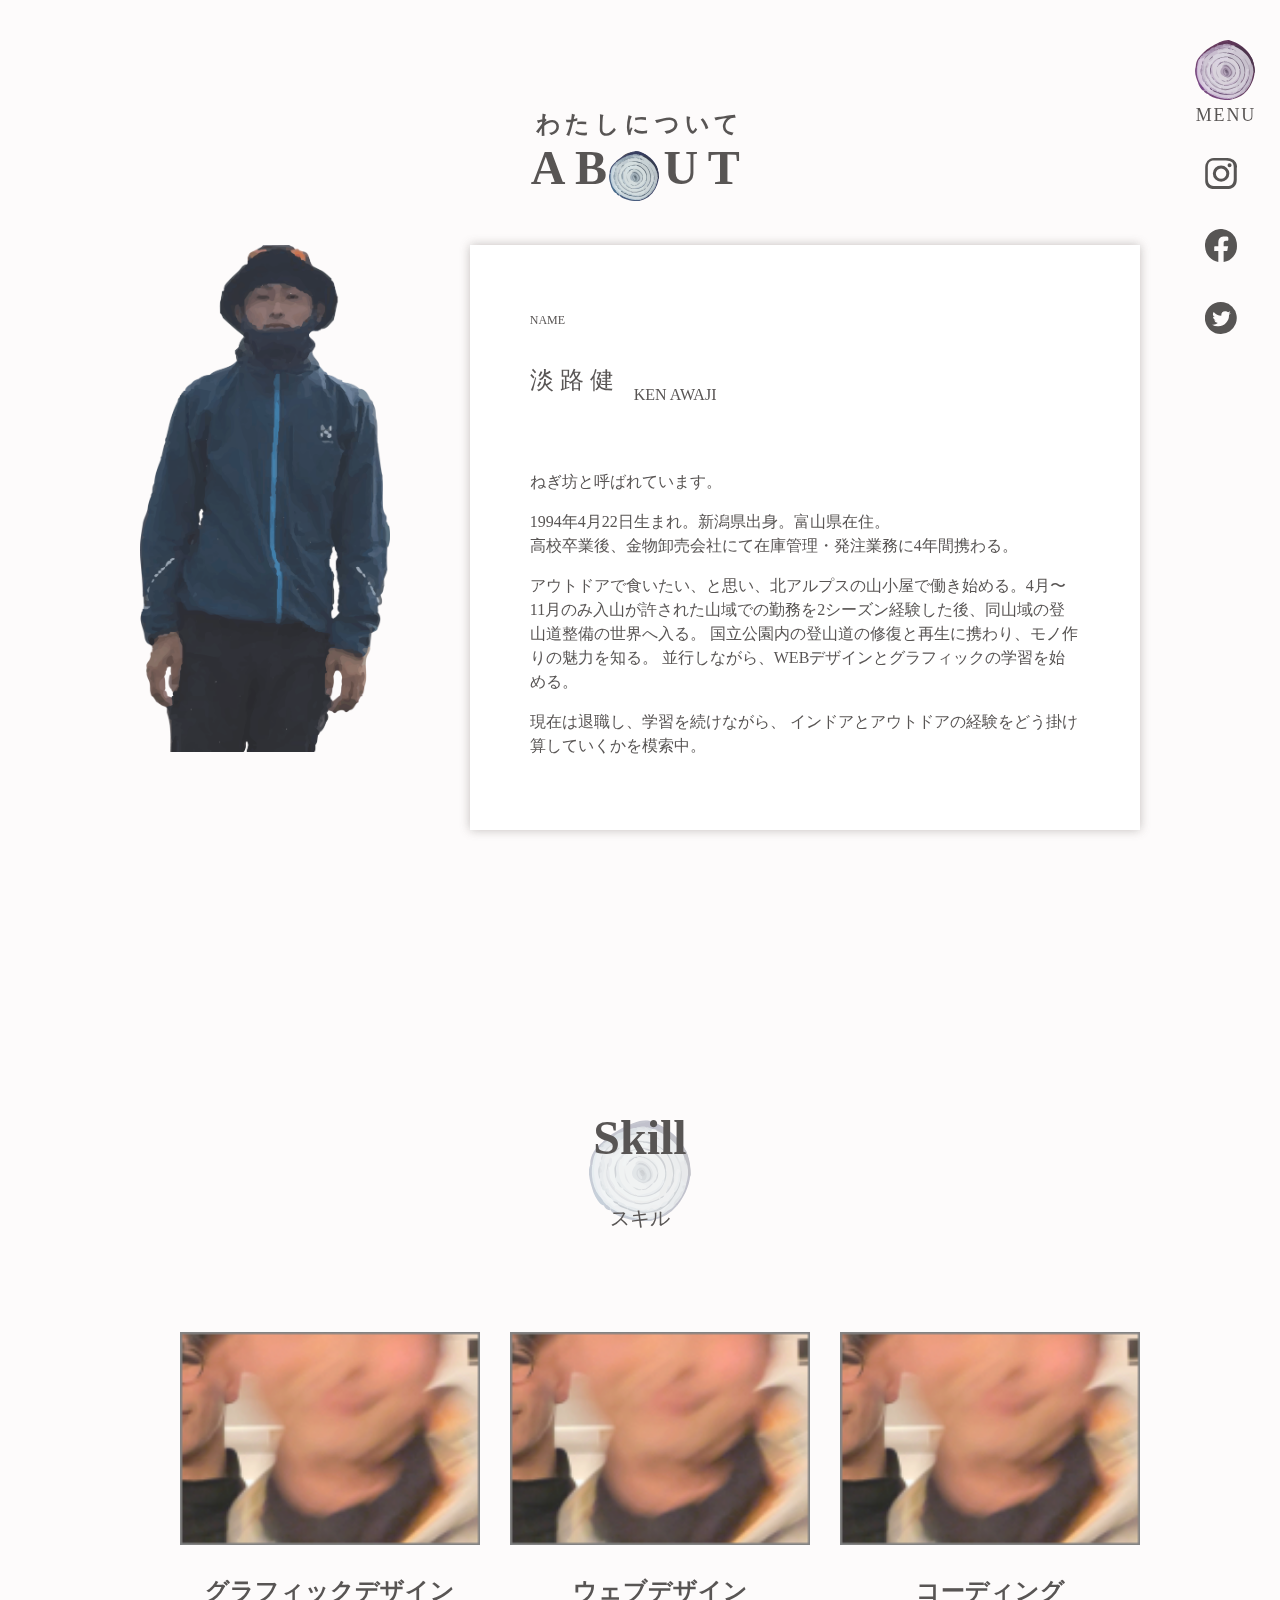
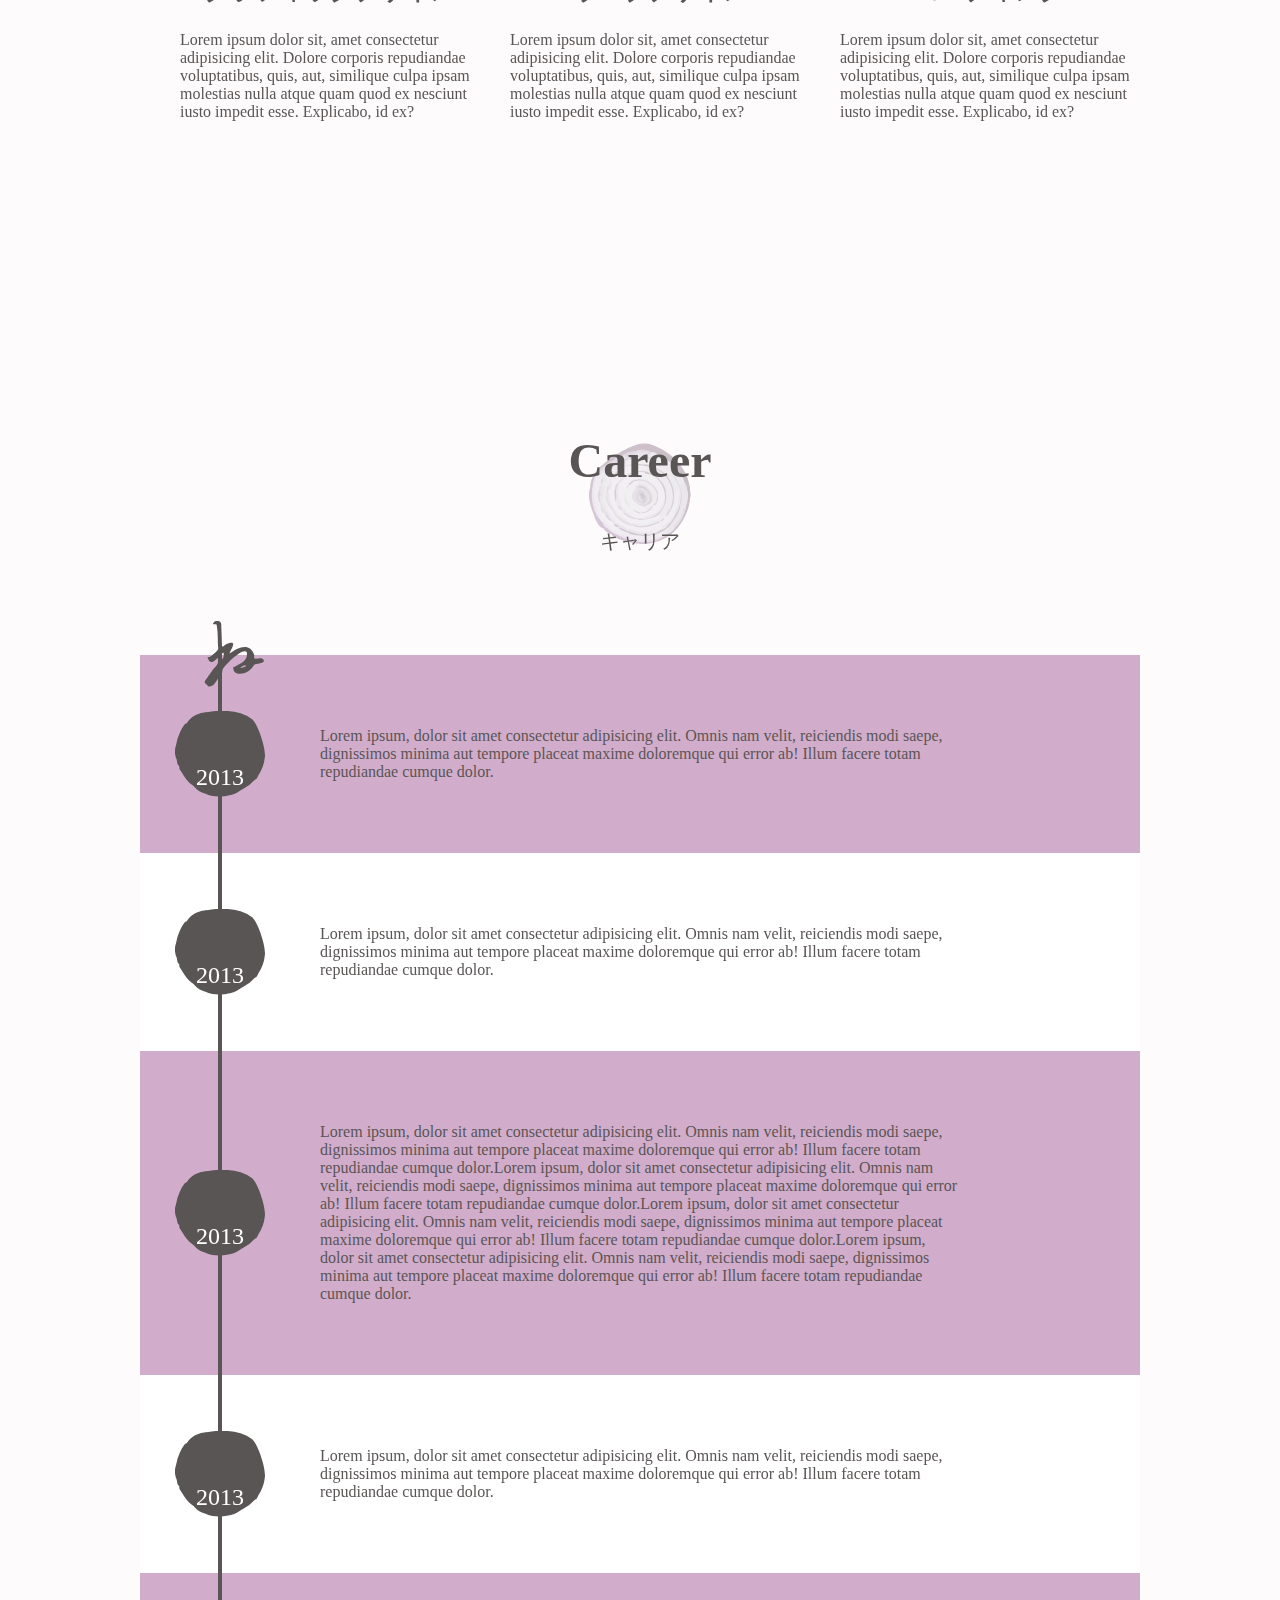
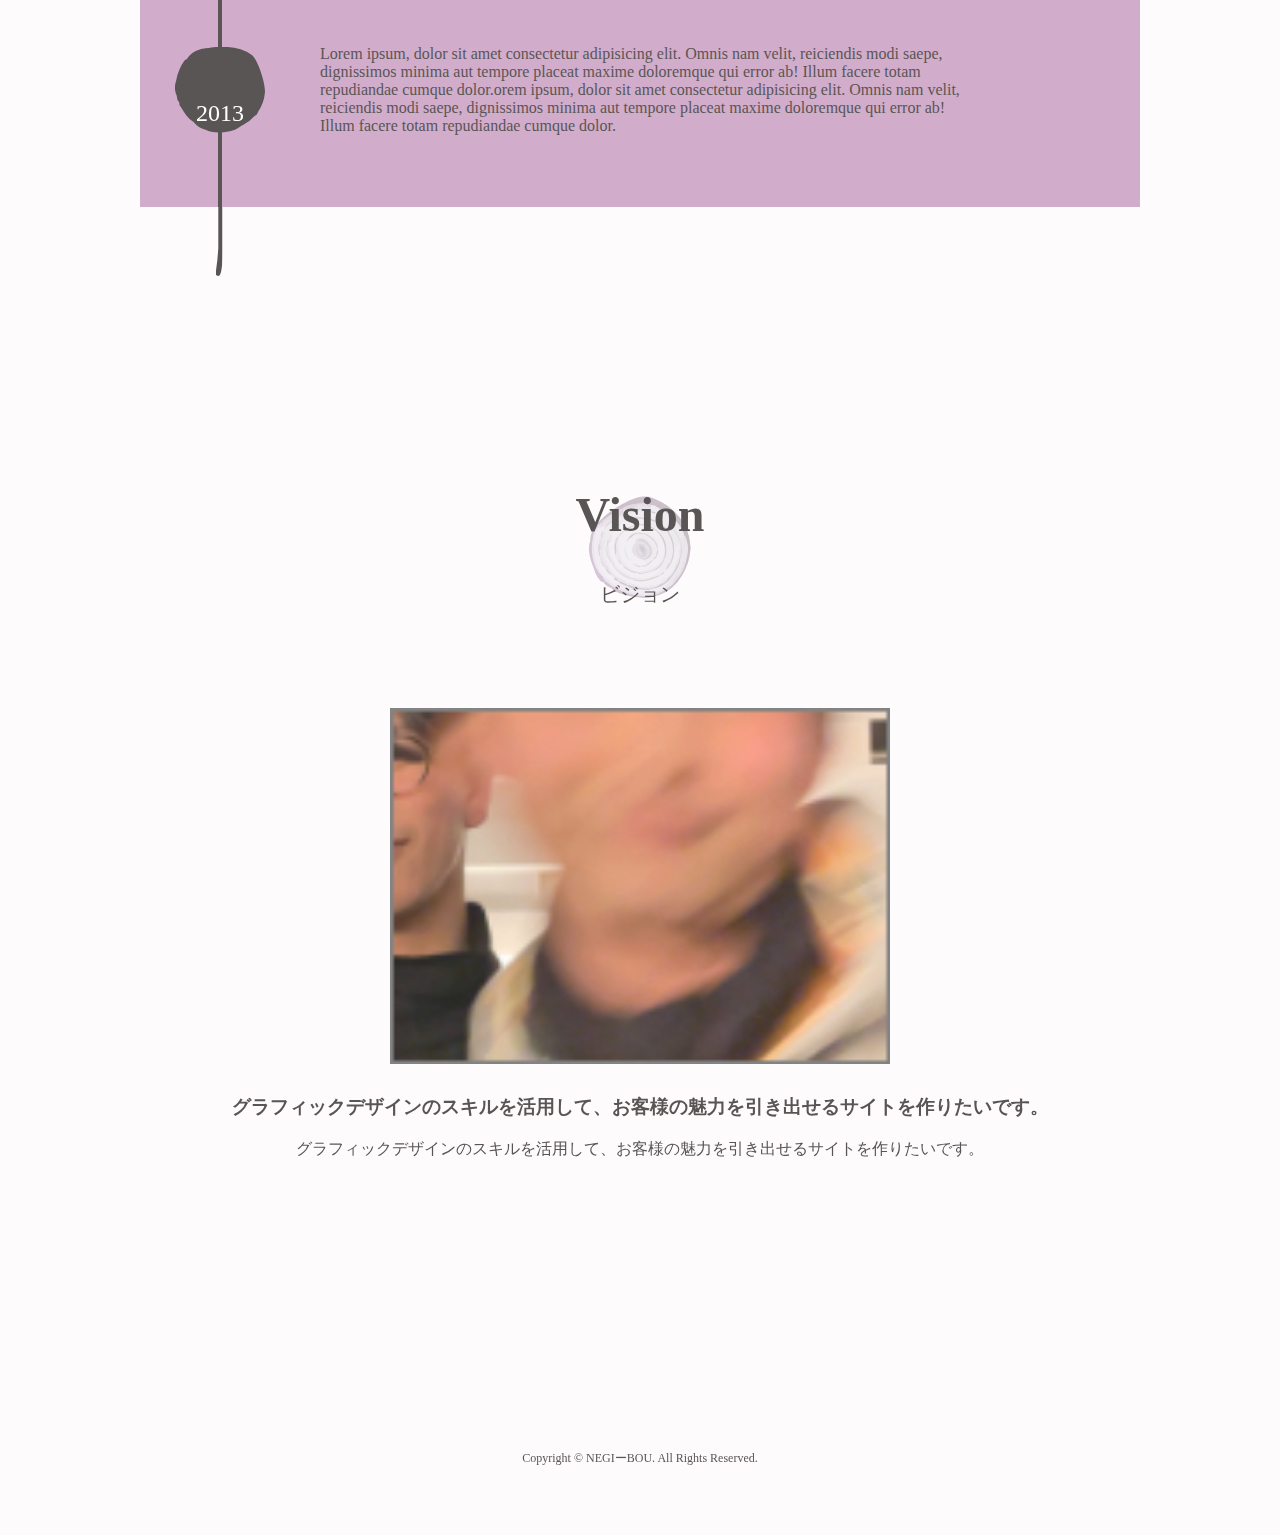
==== commit d980c706: "no message" ====
--- a/about.html
+++ b/about.html
@@ -342,7 +342,7 @@
     <!--  フッター -->
     <footer class="footer">
       <div class="footer__wrapper">
-        <img class="footer__img" src="img/ねぎの影.svg" alt="">
+        <img class="footer__img" src="img/ねぎ転がし.svg" alt="">
         <p class="footer__copyright">Copyright © NEGIーBOU. All Rights Reserved.</p>
       </div>
     </footer>
--- a/css/style.css
+++ b/css/style.css
@@ -1,2 +1,2 @@
-@-webkit-keyframes rotateOnion{0%{-webkit-transform:rotate(0deg);transform:rotate(0deg)}to{-webkit-transform:rotate(360deg);transform:rotate(360deg)}}@keyframes rotateOnion{0%{-webkit-transform:rotate(0deg);transform:rotate(0deg)}to{-webkit-transform:rotate(360deg);transform:rotate(360deg)}}@-webkit-keyframes scrollText{0%{opacity:0}to{opacity:1}}@keyframes scrollText{0%{opacity:0}to{opacity:1}}@-webkit-keyframes scroll{0%{-webkit-transform:scale(1,0);transform:scale(1,0);-webkit-transform-origin:0 0;transform-origin:0 0}35%{-webkit-transform:scale(1,1);transform:scale(1,1);-webkit-transform-origin:0 0;transform-origin:0 0}35.1%{-webkit-transform:scale(1,1);transform:scale(1,1);-webkit-transform-origin:0 100%;transform-origin:0 100%}70%,to{-webkit-transform:scale(1,0);transform:scale(1,0);-webkit-transform-origin:0 100%;transform-origin:0 100%}}@keyframes scroll{0%{-webkit-transform:scale(1,0);transform:scale(1,0);-webkit-transform-origin:0 0;transform-origin:0 0}35%{-webkit-transform:scale(1,1);transform:scale(1,1);-webkit-transform-origin:0 0;transform-origin:0 0}35.1%{-webkit-transform:scale(1,1);transform:scale(1,1);-webkit-transform-origin:0 100%;transform-origin:0 100%}70%,to{-webkit-transform:scale(1,0);transform:scale(1,0);-webkit-transform-origin:0 100%;transform-origin:0 100%}}html{font-size:62.5%}body{font-size:1.6rem}a{text-decoration:none;color:inherit}li{list-style:none}img{vertical-align:bottom}body{color:#3f3b3a;background-color:#fdfbfb;font-family:ten-mincho,serif}.container{width:65vw;margin:0 auto}@media screen and (min-width:768px){.container{width:70vw}}@media screen and (min-width:1280px){.container{width:80vw;max-width:1000px}}section{overflow:hidden}.header{width:100%;position:fixed;z-index:99;-webkit-transition:0.5s ease;transition:0.5s ease}.header.hide{-webkit-transform:translateY(-100%);transform:translateY(-100%)}.header__wrapper{padding:10px 16px 0;position:relative}@media screen and (min-width:768px){.header__wrapper{padding:32px 32px 0}}.header__mainContainer{display:-webkit-box;display:-ms-flexbox;display:flex;-webkit-box-pack:justify;-ms-flex-pack:justify;justify-content:space-between;-webkit-box-align:start;-ms-flex-align:start;align-items:flex-start;position:relative}.header__leftLogo-img{width:10vw;max-width:75px;-webkit-transition:opacity 0.3s ease;transition:opacity 0.3s ease}.header__leftLogo-img:hover{opacity:0.5}.header__centerLogo{position:absolute;top:35%;left:50%;-webkit-transform:translateY(-50%) translateX(-50%);transform:translateY(-50%) translateX(-50%);visibility:hidden}@media screen and (min-width:768px){.header__centerLogo{top:40%}}.header__centerLogo-img{width:15vw;max-width:120px;-webkit-transition:opacity 0.3s ease;transition:opacity 0.3s ease}.header__centerLogo-img:hover{opacity:0.5}.mainNav__menu{display:-webkit-box;display:-ms-flexbox;display:flex;-webkit-box-orient:vertical;-webkit-box-direction:normal;-ms-flex-direction:column;flex-direction:column;-webkit-transition:-webkit-animation 1s ease-in;transition:-webkit-animation 1s ease-in;transition:animation 1s ease-in;transition:animation 1s ease-in,-webkit-animation 1s ease-in;cursor:pointer;-webkit-transition:opacity 0.3s ease;transition:opacity 0.3s ease}.mainNav__menu:hover{opacity:0.5}.mainNav__menu:hover .mainNav__img{-webkit-animation:rotateOnion linear infinite 1s;animation:rotateOnion linear infinite 1s}.mainNav__img{width:10vw;max-width:60px;margin:0 auto;-webkit-animation:rotateOnion linear infinite 6s;animation:rotateOnion linear infinite 6s}@media screen and (min-width:768px){.mainNav__img{width:11vw}}.mainNav__text{margin-top:5px;font-size:clamp(12px,3vw,18px);text-align:center;text-indent:0.1em;letter-spacing:0.1em}.header__subContainer{padding-top:32px;position:absolute;display:none}@media screen and (min-width:768px){.header__subContainer{display:block;right:30px}}.subNav__sns{width:10vw;max-width:75px;display:-webkit-box;display:-ms-flexbox;display:flex;-webkit-box-orient:vertical;-webkit-box-direction:normal;-ms-flex-direction:column;flex-direction:column;-webkit-box-align:center;-ms-flex-align:center;align-items:center}@media screen and (min-width:768px){.subNav__sns{max-width:75px}}.subNav__sns-icon{-webkit-transition:opacity 0.3s ease;transition:opacity 0.3s ease}.subNav__sns-icon:hover{opacity:0.5}.subNav__sns-icon:not(:first-child){margin-top:20px}@media screen and (min-width:768px){.subNav__sns-icon:not(:first-child){margin-top:40px}}.subNav__sns-img{width:24px}@media screen and (min-width:768px){.subNav__sns-img{width:32px}}.openNav{background-color:rgba(60,67,66,0.98);position:fixed;top:0;left:0;z-index:100;height:100%;width:100%;text-align:center;display:-webkit-box;display:-ms-flexbox;display:flex;-webkit-box-orient:vertical;-webkit-box-direction:normal;-ms-flex-direction:column;flex-direction:column;-ms-flex-pack:distribute;justify-content:space-around;padding:10% 0 30%;visibility:hidden;opacity:0;-webkit-transition:0.4s ease;transition:0.4s ease}@media screen and (min-width:768px){.openNav{padding:0}}.openNav__close{position:absolute;top:20px;right:20px}@media screen and (min-width:768px){.openNav__close{top:40px;right:40px}}.openNav__close-btn{cursor:pointer;-webkit-transition:opacity 0.3s ease;transition:opacity 0.3s ease}.openNav__close-btn:hover{opacity:0.5}.openNav__close-img{width:44px}@media screen and (min-width:768px){.openNav__close-img{width:54px}}.openNav__logo-btn{-webkit-transition:opacity 0.3s ease;transition:opacity 0.3s ease}.openNav__logo-btn:hover{opacity:0.5}.openNav__logo-img{width:60px}@media screen and (min-width:768px){.openNav__logo-img{width:100px}}.openNav__menu{margin-top:-40px}@media screen and (min-width:768px){.openNav__menu{margin-top:-100px}}.openNav__menu-list{-webkit-transition:opacity 0.3s ease;transition:opacity 0.3s ease;margin-top:24px}.openNav__menu-list:hover{opacity:0.5}@media screen and (min-width:768px){.openNav__menu-list:not(:first-child){margin-top:60px}}.openNav__menu-btn{color:#fdfbfb;font-size:clamp(32px,8vw,48px);position:relative;width:-webkit-fit-content;width:-moz-fit-content;width:fit-content;text-indent:0.2em;letter-spacing:0.2em}.open__menu-onion{width:clamp(36px,7.5vw,45px);position:absolute;top:20%;-webkit-animation:rotateOnion linear infinite 13s;animation:rotateOnion linear infinite 13s}@media screen and (min-width:768px){.open__menu-onion{width:clamp(30px,6vw,48px)}}@media screen and (min-width:1280px){.open__menu-onion{width:clamp(20px,4.5vw,50px)}}.menuOnion1{left:35%}.menuOnion2{left:24%}.menuOnion3{left:13%}.openNav__sns{display:-webkit-box;display:-ms-flexbox;display:flex;-webkit-box-pack:center;-ms-flex-pack:center;justify-content:center}.openNav__sns-list{-webkit-transition:opacity 0.3s ease;transition:opacity 0.3s ease}.openNav__sns-list:hover{opacity:0.5}.openNav__sns-list:not(:first-child){margin-left:34px}@media screen and (min-width:768px){.openNav__sns-list:not(:first-child){margin-left:50px}}.openNav__sns-img{width:25px}@media screen and (min-width:768px){.openNav__sns-img{width:40px}}.hero__wrapper{text-align:center}.hero__container{display:-webkit-box;display:-ms-flexbox;display:flex;-webkit-box-orient:vertical;-webkit-box-direction:reverse;-ms-flex-direction:column-reverse;flex-direction:column-reverse;-webkit-box-pack:end;-ms-flex-pack:end;justify-content:flex-end;position:relative;height:550px;min-height:550px}@media screen and (min-width:768px){.hero__container{height:100vh;-webkit-box-orient:unset;-webkit-box-direction:unset;-ms-flex-direction:unset;flex-direction:unset;-webkit-box-pack:justify;-ms-flex-pack:justify;justify-content:space-between;-webkit-box-align:center;-ms-flex-align:center;align-items:center}}.hero__main{margin-top:24px}.hero__main-title{display:-webkit-box;display:-ms-flexbox;display:flex;-webkit-box-orient:vertical;-webkit-box-direction:normal;-ms-flex-direction:column;flex-direction:column;margin:0 auto;text-align:center}@media screen and (min-width:768px){.hero__main-title{margin-top:-5vw}}.hero__main-titleOne{font-size:clamp(36px,9vw,50px);position:relative;width:-webkit-fit-content;width:-moz-fit-content;width:fit-content;margin:0 auto}@media screen and (min-width:768px){.hero__main-titleOne{font-size:clamp(44px,5vw,80px)}}.hero__main-titleSecond{font-size:clamp(36px,9vw,50px);letter-spacing:0.02em;width:-webkit-fit-content;width:-moz-fit-content;width:fit-content;margin:0 auto;position:relative}@media screen and (min-width:768px){.hero__main-titleSecond{font-size:clamp(44px,5vw,80px)}}.hero__main-titleThird{font-size:clamp(16px,3vw,24px);text-indent:0.28em;letter-spacing:0.28em;margin-top:4px}@media screen and (min-width:768px){.hero__main-titleThird{font-size:clamp(16px,2vw,24px);text-indent:0.8vw;letter-spacing:0.8vw}}@media screen and (min-width:1280px){.hero__main-titleThird{text-indent:1vw;letter-spacing:1vw}}.hero__main-titleFourth{font-size:clamp(14px,3vw,24px);margin-top:4px;text-indent:0.2px;letter-spacing:0.2px}@media screen and (min-width:768px){.hero__main-titleFourth{text-indent:0px;letter-spacing:0px}}.hero__main-titleOnion{width:clamp(36px,7.5vw,45px);position:absolute}@media screen and (min-width:768px){.hero__main-titleOnion{width:clamp(30px,4.8vw,55px)}}@media screen and (min-width:1280px){.hero__main-titleOnion{width:clamp(20px,4.5vw,70px)}}.onion01{top:25%;left:10%;-webkit-transform:rotate(90deg);transform:rotate(90deg);-webkit-animation:rotateOnion linear infinite 13s;animation:rotateOnion linear infinite 13s}.onion02{top:25%;left:56%;-webkit-transform:rotate(40deg);transform:rotate(40deg);-webkit-animation:rotateOnion linear infinite 13s;animation:rotateOnion linear infinite 13s;display:none}.onion03{top:25%;left:87%;-webkit-animation:rotateOnion linear infinite 13s;animation:rotateOnion linear infinite 13s}.onion04{top:25%;left:73%;-webkit-transform:rotate(180deg);transform:rotate(180deg);-webkit-animation:rotateOnion linear infinite 13s;animation:rotateOnion linear infinite 13s}.hero__sub{padding-top:100px}@media screen and (min-width:768px){.hero__sub{padding-top:0}}.hero__sub-img{width:35vw;max-width:440px}@media screen and (min-width:768px){.hero__sub-img{width:30vw}}.hero__scroll{position:absolute;bottom:0;right:-28%}@media screen and (min-width:768px){.hero__scroll{left:0;right:0}}.hero__scroll-text{font-size:clamp(14px,3vw,24px);margin-bottom:50px;display:block;-webkit-animation:scrollText 2s ease-in-out infinite alternate;animation:scrollText 2s ease-in-out infinite alternate;-webkit-transform:rotate(90deg);transform:rotate(90deg)}@media screen and (min-width:768px){.hero__scroll-text{margin-top:10px;-webkit-transform:rotate(0deg);transform:rotate(0deg)}}.hero__scroll-line{width:2px;height:30px;background-color:#8f8383;display:block;margin:0 auto;-webkit-animation:scroll 4s cubic-bezier(1,0,0,1) infinite;animation:scroll 4s cubic-bezier(1,0,0,1) infinite}@media screen and (min-width:768px){.hero__scroll-line{height:60px}}.about__wrapper{padding:96px 0}.about__title-sub{font-size:clamp(16px,4vw,24px);position:relative;width:-webkit-fit-content;width:-moz-fit-content;width:fit-content;letter-spacing:0.2em}.about__title-main{font-size:clamp(32px,8vw,48px);position:relative;width:-webkit-fit-content;width:-moz-fit-content;width:fit-content;letter-spacing:0.2em;position:relative}.about__title-onion{width:clamp(36px,7.5vw,45px);position:absolute;top:20%;left:36%;-webkit-animation:rotateOnion linear infinite 13s;animation:rotateOnion linear infinite 13s}@media screen and (min-width:768px){.about__title-onion{width:clamp(30px,6vw,48px)}}@media screen and (min-width:1280px){.about__title-onion{width:clamp(20px,4.5vw,50px)}}@media screen and (min-width:1280px){.about__body{display:-webkit-box;display:-ms-flexbox;display:flex;margin-top:50px}}.about__mainly{margin-top:50px;text-align:center}@media screen and (min-width:1280px){.about__mainly{margin-top:0}}.about__mainly-img{width:100%;max-width:250px}@media screen and (min-width:1280px){.about__mainly-img{max-width:1000px}}.about__secondary{margin-top:50px;background-color:#fff;margin-right:calc(45vw - 80%);margin-left:calc(45vw - 80%);padding:56px 12%;-webkit-box-shadow:0 0 10px #bbb6b4;box-shadow:0 0 10px #bbb6b4}@media screen and (min-width:768px){.about__secondary{margin-left:0;margin-right:0}}@media screen and (min-width:1280px){.about__secondary{margin-top:0;margin-left:80px;padding:56px 6%}}.about__secondary-category{font-size:12px}.about__secondary-name{display:-webkit-box;display:-ms-flexbox;display:flex;-webkit-box-align:end;-ms-flex-align:end;align-items:flex-end;margin-top:8px}.about__secondary-ja{font-size:24px}.about__secondary-en{font-size:16px;margin-left:20px}.about__secondary-text{margin-top:50px;font-size:14px}@media screen and (min-width:768px){.about__secondary-text{font-size:16px}}.about__secondary-textParagraph{line-height:1.5;-webkit-font-feature-settings:"palt";font-feature-settings:"palt"}.about__secondary-textParagraph:not(:first-child){margin-top:10px}.about__more{margin-top:50px}.about__more-btn{width:100%;margin:0 auto;display:block;color:#fff;background-color:#3f3b3a;text-align:center;padding:0.5em 0;-webkit-transition:all 0.4s ease;transition:all 0.4s ease;border:1px solid #3f3b3a}.about__more-btn:hover{border:1px solid #3f3b3a;background-color:#fff;color:#3f3b3a}.works__wrapper{padding:96px 0}.works__title-sub{font-size:clamp(16px,4vw,24px);position:relative;width:-webkit-fit-content;width:-moz-fit-content;width:fit-content;letter-spacing:0.2em}.works__title-main{font-size:clamp(32px,8vw,48px);position:relative;width:-webkit-fit-content;width:-moz-fit-content;width:fit-content;letter-spacing:0.2em;position:relative}.works__title-onion{width:clamp(36px,7.5vw,45px);position:absolute;top:20%;left:24%;-webkit-animation:rotateOnion linear infinite 13s;animation:rotateOnion linear infinite 13s}@media screen and (min-width:768px){.works__title-onion{width:clamp(30px,6vw,48px)}}@media screen and (min-width:1280px){.works__title-onion{width:clamp(20px,4.5vw,50px)}}.works__title-text{font-size:16px;margin-top:10px;line-height:1.5;-webkit-font-feature-settings:"palt";font-feature-settings:"palt"}@media screen and (min-width:768px){.works__title-text{font-size:24px}}.article{margin-top:50px}@media screen and (min-width:768px){.article{display:-webkit-box;display:-ms-flexbox;display:flex;-ms-flex-wrap:wrap;flex-wrap:wrap;-webkit-box-pack:justify;-ms-flex-pack:justify;justify-content:space-between}}.article__container{-webkit-transition:0.1s ease;transition:0.1s ease}.article__container:hover{-webkit-transform:translate(-5px,-5px);transform:translate(-5px,-5px)}.article__container:hover .article__text{opacity:1;-webkit-box-shadow:5px 5px 10px #3f3b3a;box-shadow:5px 5px 10px #3f3b3a}.article__container:not(:first-child){margin-top:30px}@media screen and (min-width:768px){.article__container:not(:first-child){margin-top:0}}@media screen and (min-width:768px){.article__container{width:calc((100% - 24px) / 2)}.article__container:nth-of-type(n+3){margin-top:24px}}.article__btn{display:block;position:relative}.article__img{width:100%}.article__category{position:absolute;top:0;left:0;background-color:#fff;padding:0.3em 0.7em;font-size:12px;border:1px solid #3f3b3a}.article__text{width:100%;height:100%;position:absolute;top:0;left:0;opacity:0;background-color:rgba(253,251,251,0.7);-webkit-transition:0.4s ease;transition:0.4s ease}.article__caption{width:100%;height:100%;display:-webkit-box;display:-ms-flexbox;display:flex;-webkit-box-pack:center;-ms-flex-pack:center;justify-content:center;-webkit-box-align:center;-ms-flex-align:center;align-items:center;font-size:clamp(16px,2vw,24px);text-align:center;-webkit-font-feature-settings:"palt";font-feature-settings:"palt"}.article__more{margin-top:50px}.article__more-btn{width:100%;max-width:450px;margin:0 auto;display:block;color:#fff;background-color:#3f3b3a;text-align:center;padding:0.5em 0;-webkit-transition:all 0.4s ease;transition:all 0.4s ease;border:1px solid #3f3b3a}.article__more-btn:hover{border:1px solid #3f3b3a;-webkit-box-sizing:border-box;box-sizing:border-box;background-color:#fff;color:#3f3b3a}.contact__wrapper{padding:96px 0}.contact__title-sub{font-size:clamp(16px,4vw,24px);position:relative;width:-webkit-fit-content;width:-moz-fit-content;width:fit-content;letter-spacing:0.2em}.contact__title-main{font-size:clamp(32px,8vw,48px);position:relative;width:-webkit-fit-content;width:-moz-fit-content;width:fit-content;letter-spacing:0.2em;position:relative}.contact__title-onion{width:clamp(36px,7.5vw,45px);position:absolute;top:20%;left:13%;-webkit-animation:rotateOnion linear infinite 13s;animation:rotateOnion linear infinite 13s}@media screen and (min-width:768px){.contact__title-onion{width:clamp(30px,6vw,48px)}}@media screen and (min-width:1280px){.contact__title-onion{width:clamp(20px,4.5vw,50px)}}.contact__title-text{font-size:16px;margin-top:10px;line-height:1.5;-webkit-font-feature-settings:"palt";font-feature-settings:"palt"}@media screen and (min-width:768px){.contact__title-text{font-size:24px}}.form{margin-top:50px;margin-right:calc(45vw - 80%);margin-left:calc(45vw - 80%);padding:56px 12%;-webkit-box-shadow:0 4px 10px #bbb6b4;box-shadow:0 4px 10px #bbb6b4}@media screen and (min-width:768px){.form{margin-right:0;margin-left:0;padding:112px 12%}}.form__list:not(:first-child){margin-top:25px}.form__list-title{-webkit-font-feature-settings:"palt";font-feature-settings:"palt"}@media screen and (min-width:768px){.form__list-title{font-size:18px}}.form__list-notice{color:red;font-size:12px;margin-left:10px}@media screen and (min-width:768px){.form__list-notice{font-size:14px}}.form__list-input,.form__list-textarea{width:100%;margin-top:8px;padding:2px 4px;border-radius:0;-webkit-box-shadow:0 4px 10px #bbb6b4;box-shadow:0 4px 10px #bbb6b4}.form__submit{margin-top:50px}.form__submit-btn{width:100%;max-width:450px;margin:0 auto;display:block;color:#fff;background-color:#3f3b3a;text-align:center;padding:0.5em 0;-webkit-transition:all 0.4s ease;transition:all 0.4s ease;border:1px solid #3f3b3a}.form__submit-btn:hover{border:1px solid #3f3b3a;-webkit-box-sizing:border-box;box-sizing:border-box;background-color:#fff;color:#3f3b3a}.footer__wrapper{padding-bottom:48px;padding-top:100px;text-align:center}@media screen and (min-width:768px){.footer__wrapper{padding-top:160px}}.footer__img{width:40%;max-width:200px;margin:0 auto;-webkit-transform:translateX(-30%);transform:translateX(-30%)}.footer__copyright{font-size:12px;margin-top:96px}.p-works__wrapper{padding:75px 0;position:relative}.p-works__title-sub{font-size:clamp(16px,4vw,24px);position:relative;width:-webkit-fit-content;width:-moz-fit-content;width:fit-content;margin:0 auto;letter-spacing:0.2em}.p-works__title-main{font-size:clamp(32px,8vw,48px);position:relative;width:-webkit-fit-content;width:-moz-fit-content;width:fit-content;letter-spacing:0.2em;position:relative;margin:0 auto}.p-works__title-onion{width:clamp(36px,7.5vw,45px);position:absolute;top:20%;left:24%;-webkit-animation:rotateOnion linear infinite 13s;animation:rotateOnion linear infinite 13s}@media screen and (min-width:768px){.p-works__title-onion{width:clamp(30px,6vw,48px)}}@media screen and (min-width:1280px){.p-works__title-onion{width:clamp(20px,4.5vw,50px)}}.p-works__title-text{font-size:clamp(16px,4vw,24px);margin-top:10px;line-height:1.5;-webkit-font-feature-settings:"palt";font-feature-settings:"palt";text-align:center}.p-works__nav{margin-top:50px}@media screen and (min-width:1280px){.p-works__nav{position:fixed;top:50%;left:2%;-webkit-transform:translateY(-50%);transform:translateY(-50%);z-index:99}}.p-works__nav-container{display:-webkit-box;display:-ms-flexbox;display:flex;-webkit-box-orient:vertical;-webkit-box-direction:normal;-ms-flex-direction:column;flex-direction:column;-webkit-box-pack:center;-ms-flex-pack:center;justify-content:center;-webkit-box-align:center;-ms-flex-align:center;align-items:center}.p-works__nav-list{width:100%;height:50px;display:-webkit-box;display:-ms-flexbox;display:flex;-webkit-box-pack:center;-ms-flex-pack:center;justify-content:center;-webkit-box-align:center;-ms-flex-align:center;align-items:center;-webkit-transition:0.4s ease;transition:0.4s ease}.p-works__nav-list:hover{background-color:#3f3b3a}.p-works__nav-list:hover .p-works__nav-btn{color:#fff}.p-works__nav-list:not(:first-child){border-top:1px solid #3f3b3a}.p-works__nav-btn{font-size:18px;-webkit-font-feature-settings:"palt";font-feature-settings:"palt";-webkit-transition:0.4s ease;transition:0.4s ease}@media screen and (min-width:1280px){.p-works__nav-btn{padding:0.5em 1em;font-size:20px}}.p-works__nav-img{width:20px;display:none}@media screen and (min-width:1280px){.p-works__main{width:90%;margin:0 auto}}.p-article__section{padding-top:100px}@media screen and (min-width:768px){.p-article__section{padding-top:160px}}.p-article__title{position:relative}.p-article__title-name{text-align:center;font-size:clamp(24px,5vw,48px)}.p-article__title-text{text-align:center;font-size:clamp(16px,3vw,20px)}.p-article__title-img{position:absolute;top:50%;left:50%;-webkit-transform:translate(-50%,-50%);transform:translate(-50%,-50%);width:clamp(80px,8vw,150px);opacity:0.3;-webkit-transform-origin:center;transform-origin:center;z-index:-1}.p-article{margin-top:50px}@media screen and (min-width:1280px){.p-article{margin-top:100px;display:-webkit-box;display:-ms-flexbox;display:flex;-ms-flex-wrap:wrap;flex-wrap:wrap;-webkit-box-pack:justify;-ms-flex-pack:justify;justify-content:space-between}}.p-article__container{-webkit-transition:0.1s ease;transition:0.1s ease}.p-article__container:hover .p-article__text{opacity:1}.p-article__container{text-align:center}.p-article__container:not(:first-child){margin-top:30px}@media screen and (min-width:1280px){.p-article__container:not(:first-child){margin-top:0}}@media screen and (min-width:1280px){.p-article__container{width:calc((100% - 24px) / 2)}.p-article__container:nth-of-type(n+3){margin-top:24px}}.p-article__btn{display:block;position:relative}.p-article__img{width:100%;margin:0 auto}@media screen and (min-width:768px){.p-article__img{max-width:600px}}.p-article__text{width:100%;margin:0 auto;height:100%;position:absolute;top:0;left:0;opacity:0;background-color:rgba(253,251,251,0.7);-webkit-transition:0.4s ease;transition:0.4s ease;-webkit-transform:translateY(-8px);transform:translateY(-8px)}.p-article__caption{width:100%;height:100%;display:-webkit-box;display:-ms-flexbox;display:flex;-webkit-box-pack:center;-ms-flex-pack:center;justify-content:center;-webkit-box-align:center;-ms-flex-align:center;align-items:center;font-size:clamp(16px,2vw,24px);text-align:center;-webkit-font-feature-settings:"palt";font-feature-settings:"palt"}.p-article__category{position:absolute;top:0;left:0;background-color:#fff;padding:0.3em 0.7em;font-size:12px;border:1px solid #3f3b3a}.p-article__text{margin-top:8px;font-size:14px;-webkit-font-feature-settings:"palt";font-feature-settings:"palt"}@media screen and (min-width:1280px){.p-article__text{font-size:16px}}.p-about section{overflow:visible}.p-about__title{padding-top:100px}.p-about__title-sub{font-size:clamp(16px,4vw,24px);position:relative;width:-webkit-fit-content;width:-moz-fit-content;width:fit-content;letter-spacing:0.2em;margin:0 auto}.p-about__title-main{font-size:clamp(32px,8vw,48px);position:relative;width:-webkit-fit-content;width:-moz-fit-content;width:fit-content;letter-spacing:0.2em;position:relative;margin:0 auto}.p-about__title-onion{width:clamp(36px,7.5vw,45px);position:absolute;top:20%;left:36%;-webkit-animation:rotateOnion linear infinite 13s;animation:rotateOnion linear infinite 13s}@media screen and (min-width:768px){.p-about__title-onion{width:clamp(30px,6vw,48px)}}@media screen and (min-width:1280px){.p-about__title-onion{width:clamp(20px,4.5vw,50px)}}.p-aboutSection__title{text-align:center;position:relative}.p-aboutSection__title-name{font-size:clamp(24px,5vw,48px)}.p-aboutSection__title-text{font-size:clamp(16px,3vw,20px)}.p-aboutSection__title-onion{position:absolute;top:50%;left:50%;-webkit-transform:translate(-50%,-50%);transform:translate(-50%,-50%);width:clamp(80px,8vw,150px);opacity:0.3;-webkit-transform-origin:center;transform-origin:center;z-index:-1}.p-skill{padding-top:100px}.p-skill__main{margin-top:50px}@media screen and (min-width:1280px){.p-skill__main-container{display:-webkit-box;display:-ms-flexbox;display:flex}}.p-skill__main-list{width:100%;max-width:500px;margin:0 auto}.p-skill__main-list:not(:first-child){margin-top:50px}@media screen and (min-width:1280px){.p-skill__main-list:not(:first-child){margin-top:0;margin-left:30px}}.p-skill__main-img{width:100%}.p-skill__main-title{text-align:center;margin-top:30px;font-size:24px;-webkit-font-feature-settings:"palt";font-feature-settings:"palt"}.p-skill__main-text{font-size:14px;-webkit-font-feature-settings:"palt";font-feature-settings:"palt";margin-top:16px}@media screen and (min-width:768px){.p-skill__main-text{font-size:16px}}.p-career{padding-top:100px}.p-career__main{margin-top:50px;background-color:#fff;position:relative}.p-career__main-container{margin-right:calc(45vw - 80%);margin-left:calc(45vw - 80%);padding:56px 12%;position:relative}@media screen and (min-width:768px){.p-career__main-container{margin-left:0;margin-right:0}}@media screen and (min-width:1280px){.p-career__main-container{margin-top:0;padding:56px 18%}}.p-career__main-container:nth-child(odd){background-color:#cca0c3}.p-career__main-year{position:absolute;top:0;left:0;-webkit-transform:translate(-50%,-50%);transform:translate(-50%,-50%);z-index:98}@media screen and (min-width:1280px){.p-career__main-year{top:50%;left:8%}}.p-career__main-yearText{position:absolute;top:50%;left:50%;-webkit-transform:translate(-50%,-50%);transform:translate(-50%,-50%);color:#fff;z-index:98;font-size:17px}@media screen and (min-width:768px){.p-career__main-yearText{font-size:20px}}@media screen and (min-width:1280px){.p-career__main-yearText{font-size:24px}}.p-career__main-yearImg{position:relative;-webkit-animation:rotateOnion linear infinite 13s;animation:rotateOnion linear infinite 13s;width:60px}@media screen and (min-width:768px){.p-career__main-yearImg{width:75px}}@media screen and (min-width:1280px){.p-career__main-yearImg{width:90px}}.p-career__main-text{-webkit-font-feature-settings:"palt";font-feature-settings:"palt"}.p-career__main-Line{position:absolute;top:50%;left:0;-webkit-transform:translate(-50%,-50%);transform:translate(-50%,-50%);z-index:97;width:4px;height:100%;background-color:#3f3b3a}@media screen and (min-width:1280px){.p-career__main-Line{top:50%;left:8%}}.p-career__negi1{width:60px;position:absolute;top:-90px;left:22%;z-index:97}@media screen and (min-width:768px){.p-career__negi1{left:28%}}@media screen and (min-width:1280px){.p-career__negi1{left:32%}}.p-career__negi2{width:7px;position:absolute;bottom:-69px;right:99.3%}@media screen and (min-width:768px){.p-career__negi2{right:99.6%}}@media screen and (min-width:1280px){.p-career__negi2{left:7.9%;-webkit-transform:translateX(-50%);transform:translateX(-50%)}}.p-vision{padding:100px 0}.p-vision__main{margin-top:50px;text-align:center}.p-vision__main-img{width:100%;max-width:500px}.p-vision__main-title{margin-top:30px;-webkit-font-feature-settings:"palt";font-feature-settings:"palt"}.p-vision__main-text{margin-top:16px;-webkit-font-feature-settings:"palt";font-feature-settings:"palt"}.p-post__section{padding-top:100px}@media screen and (min-width:768px){.p-post__section{padding-top:160px}}.p-post__title{position:relative}.p-post__title-name{text-align:center;font-size:clamp(24px,5vw,48px)}.p-post__title-text{text-align:center;font-size:clamp(16px,3vw,20px)}.p-post__title-img{position:absolute;top:50%;left:50%;-webkit-transform:translate(-50%,-50%);transform:translate(-50%,-50%);width:clamp(80px,8vw,150px);opacity:0.3;-webkit-transform-origin:center;transform-origin:center;z-index:-1}.p-post__article{margin-top:50px}.p-post__article-title{font-size:clamp(15px,3vw,24px);text-align:center}.p-post__article-main{margin-top:30px;width:100%}.p-post__article-img{width:100%;max-width:700px;margin:0 auto}.p-post__article-desc{margin-top:30px;-moz-text-align-last:left;text-align-last:left}.p-post__article-descTitle{-moz-text-align-last:left;text-align-last:left}.effect-fade-up{opacity:0;-webkit-transform:translate(0,120px);transform:translate(0,120px);-webkit-transition:all 1.5s;transition:all 1.5s}.effect-fade-l{opacity:0;-webkit-transform:translate(40px,0);transform:translate(40px,0);-webkit-transition:all 1.5s;transition:all 1.5s}.effect-fade-r{opacity:0;-webkit-transform:translate(-70px,0);transform:translate(-70px,0);-webkit-transition:all 1.5s;transition:all 1.5s}.effect-scroll{opacity:1;-webkit-transform:translate(0,0);transform:translate(0,0)}.open{visibility:visible;opacity:1}
+@-webkit-keyframes rotateOnion{0%{-webkit-transform:rotate(0deg);transform:rotate(0deg)}to{-webkit-transform:rotate(360deg);transform:rotate(360deg)}}@keyframes rotateOnion{0%{-webkit-transform:rotate(0deg);transform:rotate(0deg)}to{-webkit-transform:rotate(360deg);transform:rotate(360deg)}}@-webkit-keyframes scrollText{0%{opacity:0}to{opacity:1}}@keyframes scrollText{0%{opacity:0}to{opacity:1}}@-webkit-keyframes scroll{0%{-webkit-transform:scale(1,0);transform:scale(1,0);-webkit-transform-origin:0 0;transform-origin:0 0}35%{-webkit-transform:scale(1,1);transform:scale(1,1);-webkit-transform-origin:0 0;transform-origin:0 0}35.1%{-webkit-transform:scale(1,1);transform:scale(1,1);-webkit-transform-origin:0 100%;transform-origin:0 100%}70%,to{-webkit-transform:scale(1,0);transform:scale(1,0);-webkit-transform-origin:0 100%;transform-origin:0 100%}}@keyframes scroll{0%{-webkit-transform:scale(1,0);transform:scale(1,0);-webkit-transform-origin:0 0;transform-origin:0 0}35%{-webkit-transform:scale(1,1);transform:scale(1,1);-webkit-transform-origin:0 0;transform-origin:0 0}35.1%{-webkit-transform:scale(1,1);transform:scale(1,1);-webkit-transform-origin:0 100%;transform-origin:0 100%}70%,to{-webkit-transform:scale(1,0);transform:scale(1,0);-webkit-transform-origin:0 100%;transform-origin:0 100%}}html{font-size:62.5%}body{font-size:1.6rem}a{text-decoration:none;color:inherit}li{list-style:none}img{vertical-align:bottom}body{color:#3f3b3a;background-color:#fdfbfb;font-family:ten-mincho,serif}.container{width:65vw;margin:0 auto}@media screen and (min-width:768px){.container{width:70vw}}@media screen and (min-width:1280px){.container{width:80vw;max-width:1000px}}section{overflow:hidden}.header{width:100%;position:fixed;z-index:99;-webkit-transition:0.5s ease;transition:0.5s ease}.header.hide{-webkit-transform:translateY(-100%);transform:translateY(-100%)}.header__wrapper{padding:10px 16px 0;position:relative}@media screen and (min-width:768px){.header__wrapper{padding:32px 32px 0}}.header__mainContainer{display:-webkit-box;display:-ms-flexbox;display:flex;-webkit-box-pack:justify;-ms-flex-pack:justify;justify-content:space-between;-webkit-box-align:start;-ms-flex-align:start;align-items:flex-start;position:relative}.header__leftLogo-img{width:10vw;max-width:75px;-webkit-transition:opacity 0.3s ease;transition:opacity 0.3s ease}.header__leftLogo-img:hover{opacity:0.5}.header__centerLogo{position:absolute;top:35%;left:50%;-webkit-transform:translateY(-50%) translateX(-50%);transform:translateY(-50%) translateX(-50%);visibility:hidden}@media screen and (min-width:768px){.header__centerLogo{top:40%}}.header__centerLogo-img{width:15vw;max-width:120px;-webkit-transition:opacity 0.3s ease;transition:opacity 0.3s ease}.header__centerLogo-img:hover{opacity:0.5}.mainNav__menu{display:-webkit-box;display:-ms-flexbox;display:flex;-webkit-box-orient:vertical;-webkit-box-direction:normal;-ms-flex-direction:column;flex-direction:column;-webkit-transition:-webkit-animation 1s ease-in;transition:-webkit-animation 1s ease-in;transition:animation 1s ease-in;transition:animation 1s ease-in,-webkit-animation 1s ease-in;cursor:pointer;-webkit-transition:opacity 0.3s ease;transition:opacity 0.3s ease}.mainNav__menu:hover{opacity:0.5}.mainNav__menu:hover .mainNav__img{-webkit-animation:rotateOnion linear infinite 1s;animation:rotateOnion linear infinite 1s}.mainNav__img{width:10vw;max-width:60px;margin:0 auto;-webkit-animation:rotateOnion linear infinite 6s;animation:rotateOnion linear infinite 6s}@media screen and (min-width:768px){.mainNav__img{width:11vw}}.mainNav__text{margin-top:5px;font-size:clamp(12px,3vw,18px);text-align:center;text-indent:0.1em;letter-spacing:0.1em}.header__subContainer{padding-top:32px;position:absolute;display:none}@media screen and (min-width:768px){.header__subContainer{display:block;right:30px}}.subNav__sns{width:10vw;max-width:75px;display:-webkit-box;display:-ms-flexbox;display:flex;-webkit-box-orient:vertical;-webkit-box-direction:normal;-ms-flex-direction:column;flex-direction:column;-webkit-box-align:center;-ms-flex-align:center;align-items:center}@media screen and (min-width:768px){.subNav__sns{max-width:75px}}.subNav__sns-icon{-webkit-transition:opacity 0.3s ease;transition:opacity 0.3s ease}.subNav__sns-icon:hover{opacity:0.5}.subNav__sns-icon:not(:first-child){margin-top:20px}@media screen and (min-width:768px){.subNav__sns-icon:not(:first-child){margin-top:40px}}.subNav__sns-img{width:24px}@media screen and (min-width:768px){.subNav__sns-img{width:32px}}.openNav{background-color:rgba(60,67,66,0.98);position:fixed;top:0;left:0;z-index:100;height:100%;width:100%;text-align:center;display:-webkit-box;display:-ms-flexbox;display:flex;-webkit-box-orient:vertical;-webkit-box-direction:normal;-ms-flex-direction:column;flex-direction:column;-ms-flex-pack:distribute;justify-content:space-around;padding:10% 0 30%;visibility:hidden;opacity:0;-webkit-transition:0.4s ease;transition:0.4s ease}@media screen and (min-width:768px){.openNav{padding:0}}.openNav__close{position:absolute;top:20px;right:20px}@media screen and (min-width:768px){.openNav__close{top:40px;right:40px}}.openNav__close-btn{cursor:pointer;-webkit-transition:opacity 0.3s ease;transition:opacity 0.3s ease}.openNav__close-btn:hover{opacity:0.5}.openNav__close-img{width:44px}@media screen and (min-width:768px){.openNav__close-img{width:54px}}.openNav__logo-btn{-webkit-transition:opacity 0.3s ease;transition:opacity 0.3s ease}.openNav__logo-btn:hover{opacity:0.5}.openNav__logo-img{width:60px}@media screen and (min-width:768px){.openNav__logo-img{width:100px}}.openNav__menu{margin-top:-40px}@media screen and (min-width:768px){.openNav__menu{margin-top:-100px}}.openNav__menu-list{-webkit-transition:opacity 0.3s ease;transition:opacity 0.3s ease;margin-top:24px}.openNav__menu-list:hover{opacity:0.5}@media screen and (min-width:768px){.openNav__menu-list:not(:first-child){margin-top:60px}}.openNav__menu-btn{color:#fdfbfb;font-size:clamp(32px,8vw,48px);position:relative;width:-webkit-fit-content;width:-moz-fit-content;width:fit-content;text-indent:0.2em;letter-spacing:0.2em}.open__menu-onion{width:clamp(36px,7.5vw,45px);position:absolute;top:20%;-webkit-animation:rotateOnion linear infinite 13s;animation:rotateOnion linear infinite 13s}@media screen and (min-width:768px){.open__menu-onion{width:clamp(30px,6vw,48px)}}@media screen and (min-width:1280px){.open__menu-onion{width:clamp(20px,4.5vw,50px)}}.menuOnion1{left:35%}.menuOnion2{left:24%}.menuOnion3{left:13%}.openNav__sns{display:-webkit-box;display:-ms-flexbox;display:flex;-webkit-box-pack:center;-ms-flex-pack:center;justify-content:center}.openNav__sns-list{-webkit-transition:opacity 0.3s ease;transition:opacity 0.3s ease}.openNav__sns-list:hover{opacity:0.5}.openNav__sns-list:not(:first-child){margin-left:34px}@media screen and (min-width:768px){.openNav__sns-list:not(:first-child){margin-left:50px}}.openNav__sns-img{width:25px}@media screen and (min-width:768px){.openNav__sns-img{width:40px}}.hero__wrapper{text-align:center}.hero__container{display:-webkit-box;display:-ms-flexbox;display:flex;-webkit-box-orient:vertical;-webkit-box-direction:reverse;-ms-flex-direction:column-reverse;flex-direction:column-reverse;-webkit-box-pack:end;-ms-flex-pack:end;justify-content:flex-end;position:relative;height:550px;min-height:550px}@media screen and (min-width:768px){.hero__container{height:100vh;-webkit-box-orient:unset;-webkit-box-direction:unset;-ms-flex-direction:unset;flex-direction:unset;-webkit-box-pack:justify;-ms-flex-pack:justify;justify-content:space-between;-webkit-box-align:center;-ms-flex-align:center;align-items:center}}.hero__main{margin-top:24px}.hero__main-title{display:-webkit-box;display:-ms-flexbox;display:flex;-webkit-box-orient:vertical;-webkit-box-direction:normal;-ms-flex-direction:column;flex-direction:column;margin:0 auto;text-align:center}@media screen and (min-width:768px){.hero__main-title{margin-top:-5vw}}.hero__main-titleOne{font-size:clamp(36px,9vw,50px);position:relative;width:-webkit-fit-content;width:-moz-fit-content;width:fit-content;margin:0 auto}@media screen and (min-width:768px){.hero__main-titleOne{font-size:clamp(44px,5vw,80px)}}.hero__main-titleSecond{font-size:clamp(36px,9vw,50px);letter-spacing:0.02em;width:-webkit-fit-content;width:-moz-fit-content;width:fit-content;margin:0 auto;position:relative}@media screen and (min-width:768px){.hero__main-titleSecond{font-size:clamp(44px,5vw,80px)}}.hero__main-titleThird{font-size:clamp(16px,3vw,24px);text-indent:0.28em;letter-spacing:0.28em;margin-top:4px}@media screen and (min-width:768px){.hero__main-titleThird{font-size:clamp(16px,2vw,24px);text-indent:0.8vw;letter-spacing:0.8vw}}@media screen and (min-width:1280px){.hero__main-titleThird{text-indent:1vw;letter-spacing:1vw}}.hero__main-titleFourth{font-size:clamp(14px,3vw,24px);margin-top:4px;text-indent:0.2px;letter-spacing:0.2px}@media screen and (min-width:768px){.hero__main-titleFourth{text-indent:0px;letter-spacing:0px}}.hero__main-titleOnion{width:clamp(36px,7.5vw,45px);position:absolute}@media screen and (min-width:768px){.hero__main-titleOnion{width:clamp(30px,4.8vw,55px)}}@media screen and (min-width:1280px){.hero__main-titleOnion{width:clamp(20px,4.5vw,70px)}}.onion01{top:25%;left:10%;-webkit-transform:rotate(90deg);transform:rotate(90deg);-webkit-animation:rotateOnion linear infinite 13s;animation:rotateOnion linear infinite 13s}.onion02{top:25%;left:56%;-webkit-transform:rotate(40deg);transform:rotate(40deg);-webkit-animation:rotateOnion linear infinite 13s;animation:rotateOnion linear infinite 13s;display:none}.onion03{top:25%;left:87%;-webkit-animation:rotateOnion linear infinite 13s;animation:rotateOnion linear infinite 13s}.onion04{top:25%;left:73%;-webkit-transform:rotate(180deg);transform:rotate(180deg);-webkit-animation:rotateOnion linear infinite 13s;animation:rotateOnion linear infinite 13s}.hero__sub{padding-top:100px}@media screen and (min-width:768px){.hero__sub{padding-top:0}}.hero__sub-img{width:35vw;max-width:440px}@media screen and (min-width:768px){.hero__sub-img{width:30vw}}.hero__scroll{position:absolute;bottom:0;right:-28%}@media screen and (min-width:768px){.hero__scroll{left:0;right:0}}.hero__scroll-text{font-size:clamp(14px,3vw,24px);margin-bottom:50px;display:block;-webkit-animation:scrollText 2s ease-in-out infinite alternate;animation:scrollText 2s ease-in-out infinite alternate;-webkit-transform:rotate(90deg);transform:rotate(90deg)}@media screen and (min-width:768px){.hero__scroll-text{margin-top:10px;-webkit-transform:rotate(0deg);transform:rotate(0deg)}}.hero__scroll-line{width:2px;height:30px;background-color:#8f8383;display:block;margin:0 auto;-webkit-animation:scroll 4s cubic-bezier(1,0,0,1) infinite;animation:scroll 4s cubic-bezier(1,0,0,1) infinite}@media screen and (min-width:768px){.hero__scroll-line{height:60px}}.about__wrapper{padding:96px 0;max-width:800px}.about__title-sub{font-size:clamp(16px,4vw,24px);position:relative;width:-webkit-fit-content;width:-moz-fit-content;width:fit-content;letter-spacing:0.2em}.about__title-main{font-size:clamp(32px,8vw,48px);position:relative;width:-webkit-fit-content;width:-moz-fit-content;width:fit-content;letter-spacing:0.2em;position:relative}.about__title-onion{width:clamp(36px,7.5vw,45px);position:absolute;top:20%;left:36%;-webkit-animation:rotateOnion linear infinite 13s;animation:rotateOnion linear infinite 13s}@media screen and (min-width:768px){.about__title-onion{width:clamp(30px,6vw,48px)}}@media screen and (min-width:1280px){.about__title-onion{width:clamp(20px,4.5vw,50px)}}@media screen and (min-width:1280px){.about__body{display:-webkit-box;display:-ms-flexbox;display:flex;margin-top:50px}}.about__mainly{margin-top:50px;text-align:center}@media screen and (min-width:1280px){.about__mainly{margin-top:0}}.about__mainly-img{width:100%;max-width:250px}@media screen and (min-width:1280px){.about__mainly-img{max-width:1000px}}.about__secondary{margin-top:50px;background-color:#fff;margin-right:calc(45vw - 80%);margin-left:calc(45vw - 80%);padding:56px 12%;-webkit-box-shadow:0 0 10px #bbb6b4;box-shadow:0 0 10px #bbb6b4}@media screen and (min-width:768px){.about__secondary{margin-left:0;margin-right:0}}@media screen and (min-width:1280px){.about__secondary{margin-top:0;margin-left:80px;padding:56px 6%}}.about__secondary-category{font-size:12px}.about__secondary-name{display:-webkit-box;display:-ms-flexbox;display:flex;-webkit-box-align:end;-ms-flex-align:end;align-items:flex-end;margin-top:8px}.about__secondary-ja{font-size:24px}.about__secondary-en{font-size:16px;margin-left:20px}.about__secondary-text{margin-top:50px;font-size:14px}@media screen and (min-width:768px){.about__secondary-text{font-size:16px}}.about__secondary-textParagraph{line-height:1.5;-webkit-font-feature-settings:"palt";font-feature-settings:"palt"}.about__secondary-textParagraph:not(:first-child){margin-top:10px}.about__more{margin-top:50px}.about__more-btn{width:100%;margin:0 auto;display:block;color:#fff;background-color:#3f3b3a;text-align:center;padding:0.5em 0;-webkit-transition:all 0.4s ease;transition:all 0.4s ease;border:1px solid #3f3b3a}.about__more-btn:hover{border:1px solid #3f3b3a;background-color:#fff;color:#3f3b3a}.works__wrapper{padding:96px 0;max-width:800px}.works__title-sub{font-size:clamp(16px,4vw,24px);position:relative;width:-webkit-fit-content;width:-moz-fit-content;width:fit-content;letter-spacing:0.2em}.works__title-main{font-size:clamp(32px,8vw,48px);position:relative;width:-webkit-fit-content;width:-moz-fit-content;width:fit-content;letter-spacing:0.2em;position:relative}.works__title-onion{width:clamp(36px,7.5vw,45px);position:absolute;top:20%;left:24%;-webkit-animation:rotateOnion linear infinite 13s;animation:rotateOnion linear infinite 13s}@media screen and (min-width:768px){.works__title-onion{width:clamp(30px,6vw,48px)}}@media screen and (min-width:1280px){.works__title-onion{width:clamp(20px,4.5vw,50px)}}.works__title-text{font-size:16px;margin-top:10px;line-height:1.5;-webkit-font-feature-settings:"palt";font-feature-settings:"palt"}@media screen and (min-width:768px){.works__title-text{font-size:24px}}.article{margin-top:50px}@media screen and (min-width:768px){.article{display:-webkit-box;display:-ms-flexbox;display:flex;-ms-flex-wrap:wrap;flex-wrap:wrap;-webkit-box-pack:justify;-ms-flex-pack:justify;justify-content:space-between}}.article__container{-webkit-transition:0.1s ease;transition:0.1s ease}.article__container:hover{-webkit-transform:translate(-5px,-5px);transform:translate(-5px,-5px)}.article__container:hover .article__text{opacity:1;-webkit-box-shadow:5px 5px 10px #3f3b3a;box-shadow:5px 5px 10px #3f3b3a}.article__container:not(:first-child){margin-top:30px}@media screen and (min-width:768px){.article__container:not(:first-child){margin-top:0}}@media screen and (min-width:768px){.article__container{width:calc((100% - 24px) / 2)}.article__container:nth-of-type(n+3){margin-top:24px}}.article__btn{display:block;position:relative}.article__img{width:100%}.article__category{position:absolute;top:0;left:0;background-color:#fff;padding:0.3em 0.7em;font-size:12px;border:1px solid #3f3b3a}.article__text{width:100%;height:100%;position:absolute;top:0;left:0;opacity:0;background-color:rgba(253,251,251,0.7);-webkit-transition:0.4s ease;transition:0.4s ease}.article__caption{width:100%;height:100%;display:-webkit-box;display:-ms-flexbox;display:flex;-webkit-box-pack:center;-ms-flex-pack:center;justify-content:center;-webkit-box-align:center;-ms-flex-align:center;align-items:center;font-size:clamp(16px,2vw,24px);text-align:center;-webkit-font-feature-settings:"palt";font-feature-settings:"palt"}.article__more{margin-top:100px}.article__more-btn{width:100%;max-width:450px;margin:0 auto;display:block;color:#fff;background-color:#3f3b3a;text-align:center;padding:0.5em 0;-webkit-transition:all 0.4s ease;transition:all 0.4s ease;border:1px solid #3f3b3a}.article__more-btn:hover{border:1px solid #3f3b3a;-webkit-box-sizing:border-box;box-sizing:border-box;background-color:#fff;color:#3f3b3a}.contact__wrapper{padding:96px 0;max-width:800px}.contact__title-sub{font-size:clamp(16px,4vw,24px);position:relative;width:-webkit-fit-content;width:-moz-fit-content;width:fit-content;letter-spacing:0.2em}.contact__title-main{font-size:clamp(32px,8vw,48px);position:relative;width:-webkit-fit-content;width:-moz-fit-content;width:fit-content;letter-spacing:0.2em;position:relative}.contact__title-onion{width:clamp(36px,7.5vw,45px);position:absolute;top:20%;left:13%;-webkit-animation:rotateOnion linear infinite 13s;animation:rotateOnion linear infinite 13s}@media screen and (min-width:768px){.contact__title-onion{width:clamp(30px,6vw,48px)}}@media screen and (min-width:1280px){.contact__title-onion{width:clamp(20px,4.5vw,50px)}}.contact__title-text{font-size:16px;margin-top:10px;line-height:1.5;-webkit-font-feature-settings:"palt";font-feature-settings:"palt"}@media screen and (min-width:768px){.contact__title-text{font-size:24px}}.form{margin-top:50px;margin-right:calc(45vw - 80%);margin-left:calc(45vw - 80%);padding:56px 12%;-webkit-box-shadow:0 4px 10px #bbb6b4;box-shadow:0 4px 10px #bbb6b4}@media screen and (min-width:768px){.form{margin-right:0;margin-left:0;padding:112px 12%}}.form__list:not(:first-child){margin-top:25px}.form__list-title{-webkit-font-feature-settings:"palt";font-feature-settings:"palt"}@media screen and (min-width:768px){.form__list-title{font-size:18px}}.form__list-notice{color:red;font-size:12px;margin-left:10px}@media screen and (min-width:768px){.form__list-notice{font-size:14px}}.form__list-input,.form__list-textarea{width:100%;margin-top:8px;padding:2px 4px;border-radius:0;-webkit-box-shadow:0 4px 10px #bbb6b4;box-shadow:0 4px 10px #bbb6b4}.form__submit{margin-top:50px}.form__submit-btn{width:100%;max-width:450px;margin:0 auto;display:block;color:#fff;background-color:#3f3b3a;text-align:center;padding:0.5em 0;-webkit-transition:all 0.4s ease;transition:all 0.4s ease;border:1px solid #3f3b3a}.form__submit-btn:hover{border:1px solid #3f3b3a;-webkit-box-sizing:border-box;box-sizing:border-box;background-color:#fff;color:#3f3b3a}.footer__wrapper{padding-bottom:48px;padding-top:100px;text-align:center}@media screen and (min-width:768px){.footer__wrapper{padding-top:160px}}.footer__img{width:40%;max-width:200px;margin:0 auto;-webkit-transform:translateX(-20%);transform:translateX(-20%)}.footer__copyright{font-size:12px;margin-top:96px}.p-works__wrapper{padding:75px 0;position:relative}.p-works__title-sub{font-size:clamp(16px,4vw,24px);position:relative;width:-webkit-fit-content;width:-moz-fit-content;width:fit-content;margin:0 auto;letter-spacing:0.2em}.p-works__title-main{font-size:clamp(32px,8vw,48px);position:relative;width:-webkit-fit-content;width:-moz-fit-content;width:fit-content;letter-spacing:0.2em;position:relative;margin:0 auto}.p-works__title-onion{width:clamp(36px,7.5vw,45px);position:absolute;top:20%;left:24%;-webkit-animation:rotateOnion linear infinite 13s;animation:rotateOnion linear infinite 13s}@media screen and (min-width:768px){.p-works__title-onion{width:clamp(30px,6vw,48px)}}@media screen and (min-width:1280px){.p-works__title-onion{width:clamp(20px,4.5vw,50px)}}.p-works__title-text{font-size:clamp(16px,4vw,24px);margin-top:10px;line-height:1.5;-webkit-font-feature-settings:"palt";font-feature-settings:"palt";text-align:center}.p-works__nav{margin-top:50px}@media screen and (min-width:1280px){.p-works__nav{position:fixed;top:50%;left:2%;-webkit-transform:translateY(-50%);transform:translateY(-50%);z-index:99}}.p-works__nav-container{display:-webkit-box;display:-ms-flexbox;display:flex;-webkit-box-orient:vertical;-webkit-box-direction:normal;-ms-flex-direction:column;flex-direction:column;-webkit-box-pack:center;-ms-flex-pack:center;justify-content:center;-webkit-box-align:center;-ms-flex-align:center;align-items:center}.p-works__nav-list{width:100%;height:50px;display:-webkit-box;display:-ms-flexbox;display:flex;-webkit-box-pack:center;-ms-flex-pack:center;justify-content:center;-webkit-box-align:center;-ms-flex-align:center;align-items:center;-webkit-transition:0.4s ease;transition:0.4s ease}.p-works__nav-list:hover{background-color:#3f3b3a}.p-works__nav-list:hover .p-works__nav-btn{color:#fff}.p-works__nav-list:not(:first-child){border-top:1px solid #3f3b3a}.p-works__nav-btn{font-size:18px;-webkit-font-feature-settings:"palt";font-feature-settings:"palt";-webkit-transition:0.4s ease;transition:0.4s ease}@media screen and (min-width:1280px){.p-works__nav-btn{padding:0.5em 1em;font-size:20px}}.p-works__nav-img{width:20px;display:none}@media screen and (min-width:1280px){.p-works__main{width:90%;margin:0 auto}}.p-article__section{padding-top:100px}@media screen and (min-width:768px){.p-article__section{padding-top:160px}}.p-article__title{position:relative}.p-article__title-name{text-align:center;font-size:clamp(24px,5vw,48px)}.p-article__title-text{text-align:center;font-size:clamp(16px,3vw,20px)}.p-article__title-img{position:absolute;top:50%;left:50%;-webkit-transform:translate(-50%,-50%);transform:translate(-50%,-50%);width:clamp(80px,8vw,150px);opacity:0.3;-webkit-transform-origin:center;transform-origin:center;z-index:-1}.p-article{margin-top:50px}@media screen and (min-width:1280px){.p-article{margin-top:100px;display:-webkit-box;display:-ms-flexbox;display:flex;-ms-flex-wrap:wrap;flex-wrap:wrap;-webkit-box-pack:justify;-ms-flex-pack:justify;justify-content:space-between}}.p-article__container{-webkit-transition:0.1s ease;transition:0.1s ease}.p-article__container:hover .p-article__text{opacity:1}.p-article__container{text-align:center}.p-article__container:not(:first-child){margin-top:30px}@media screen and (min-width:1280px){.p-article__container:not(:first-child){margin-top:0}}@media screen and (min-width:1280px){.p-article__container{width:calc((100% - 24px) / 2)}.p-article__container:nth-of-type(n+3){margin-top:24px}}.p-article__btn{display:block;position:relative}.p-article__img{width:100%;margin:0 auto}@media screen and (min-width:768px){.p-article__img{max-width:600px}}.p-article__text{width:100%;margin:0 auto;height:100%;position:absolute;top:0;left:0;opacity:0;background-color:rgba(253,251,251,0.7);-webkit-transition:0.4s ease;transition:0.4s ease;-webkit-transform:translateY(-8px);transform:translateY(-8px)}.p-article__caption{width:100%;height:100%;display:-webkit-box;display:-ms-flexbox;display:flex;-webkit-box-pack:center;-ms-flex-pack:center;justify-content:center;-webkit-box-align:center;-ms-flex-align:center;align-items:center;font-size:clamp(16px,2vw,24px);text-align:center;-webkit-font-feature-settings:"palt";font-feature-settings:"palt"}.p-article__category{position:absolute;top:0;left:0;background-color:#fff;padding:0.3em 0.7em;font-size:12px;border:1px solid #3f3b3a}.p-article__text{margin-top:8px;font-size:14px;-webkit-font-feature-settings:"palt";font-feature-settings:"palt"}@media screen and (min-width:1280px){.p-article__text{font-size:16px}}.p-about section{overflow:visible}.p-about__title{padding-top:100px}.p-about__title-sub{font-size:clamp(16px,4vw,24px);position:relative;width:-webkit-fit-content;width:-moz-fit-content;width:fit-content;letter-spacing:0.2em;margin:0 auto}.p-about__title-main{font-size:clamp(32px,8vw,48px);position:relative;width:-webkit-fit-content;width:-moz-fit-content;width:fit-content;letter-spacing:0.2em;position:relative;margin:0 auto}.p-about__title-onion{width:clamp(36px,7.5vw,45px);position:absolute;top:20%;left:36%;-webkit-animation:rotateOnion linear infinite 13s;animation:rotateOnion linear infinite 13s}@media screen and (min-width:768px){.p-about__title-onion{width:clamp(30px,6vw,48px)}}@media screen and (min-width:1280px){.p-about__title-onion{width:clamp(20px,4.5vw,50px)}}.p-aboutSection__title{text-align:center;position:relative}.p-aboutSection__title-name{font-size:clamp(24px,5vw,48px)}.p-aboutSection__title-text{font-size:clamp(16px,3vw,20px)}.p-aboutSection__title-onion{position:absolute;top:50%;left:50%;-webkit-transform:translate(-50%,-50%);transform:translate(-50%,-50%);width:clamp(80px,8vw,150px);opacity:0.3;-webkit-transform-origin:center;transform-origin:center;z-index:-1}.p-skill{padding-top:150px}@media screen and (min-width:768px){.p-skill{padding-top:240px}}.p-skill__main{margin-top:50px}@media screen and (min-width:768px){.p-skill__main{margin-top:100px}}@media screen and (min-width:1280px){.p-skill__main-container{display:-webkit-box;display:-ms-flexbox;display:flex}}.p-skill__main-list{width:100%;max-width:500px;margin:0 auto}.p-skill__main-list:not(:first-child){margin-top:50px}@media screen and (min-width:1280px){.p-skill__main-list:not(:first-child){margin-top:0;margin-left:30px}}.p-skill__main-img{width:100%}.p-skill__main-title{text-align:center;margin-top:30px;font-size:24px;-webkit-font-feature-settings:"palt";font-feature-settings:"palt"}.p-skill__main-text{font-size:14px;-webkit-font-feature-settings:"palt";font-feature-settings:"palt";margin-top:16px}@media screen and (min-width:768px){.p-skill__main-text{font-size:16px}}.p-career{padding-top:150px}@media screen and (min-width:768px){.p-career{padding-top:240px}}.p-career__main{margin-top:50px;background-color:#fff;position:relative}@media screen and (min-width:768px){.p-career__main{margin-top:100px}}.p-career__main-container{margin-right:calc(45vw - 80%);margin-left:calc(45vw - 80%);padding:56px 12%;position:relative}@media screen and (min-width:768px){.p-career__main-container{margin-left:0;margin-right:0}}@media screen and (min-width:1280px){.p-career__main-container{margin-top:0;padding:56px 18%}}.p-career__main-container:nth-child(odd){background-color:#cca0c3}.p-career__main-year{position:absolute;top:0;left:0;-webkit-transform:translate(-50%,-50%);transform:translate(-50%,-50%);z-index:98}@media screen and (min-width:1280px){.p-career__main-year{top:50%;left:8%}}.p-career__main-yearText{position:absolute;top:50%;left:50%;-webkit-transform:translate(-50%,-50%);transform:translate(-50%,-50%);color:#fff;z-index:98;font-size:17px}@media screen and (min-width:768px){.p-career__main-yearText{font-size:20px}}@media screen and (min-width:1280px){.p-career__main-yearText{font-size:24px}}.p-career__main-yearImg{position:relative;-webkit-animation:rotateOnion linear infinite 13s;animation:rotateOnion linear infinite 13s;width:60px}@media screen and (min-width:768px){.p-career__main-yearImg{width:75px}}@media screen and (min-width:1280px){.p-career__main-yearImg{width:90px}}.p-career__main-text{-webkit-font-feature-settings:"palt";font-feature-settings:"palt"}.p-career__main-Line{position:absolute;top:50%;left:0;-webkit-transform:translate(-50%,-50%);transform:translate(-50%,-50%);z-index:97;width:4px;height:100%;background-color:#3f3b3a}@media screen and (min-width:1280px){.p-career__main-Line{top:50%;left:8%}}.p-career__negi1{width:60px;position:absolute;top:-90px;left:22%;z-index:97}@media screen and (min-width:768px){.p-career__negi1{left:28%}}@media screen and (min-width:1280px){.p-career__negi1{left:32%}}.p-career__negi2{width:7px;position:absolute;bottom:-69px;right:99.3%}@media screen and (min-width:768px){.p-career__negi2{right:99.6%}}@media screen and (min-width:1280px){.p-career__negi2{left:7.9%;-webkit-transform:translateX(-50%);transform:translateX(-50%)}}.p-vision{padding-top:150px}@media screen and (min-width:768px){.p-vision{padding-top:240px}}.p-vision__main{margin-top:50px;text-align:center}@media screen and (min-width:768px){.p-vision__main{margin-top:100px}}.p-vision__main-img{width:100%;max-width:500px}.p-vision__main-title{margin-top:30px;-webkit-font-feature-settings:"palt";font-feature-settings:"palt"}.p-vision__main-text{margin-top:16px;-webkit-font-feature-settings:"palt";font-feature-settings:"palt"}.p-post__section{padding-top:100px}@media screen and (min-width:768px){.p-post__section{padding-top:160px}}.p-post__title{position:relative}.p-post__title-name{text-align:center;font-size:clamp(24px,5vw,48px)}.p-post__title-text{text-align:center;font-size:clamp(16px,3vw,20px)}.p-post__title-img{position:absolute;top:50%;left:50%;-webkit-transform:translate(-50%,-50%);transform:translate(-50%,-50%);width:clamp(80px,8vw,150px);opacity:0.3;-webkit-transform-origin:center;transform-origin:center;z-index:-1}.p-post__article{margin-top:50px}.p-post__article-title{font-size:clamp(15px,3vw,24px);text-align:center}.p-post__article-main{margin-top:30px;width:100%}.p-post__article-img{width:100%;max-width:700px;margin:0 auto}.p-post__article-desc{margin-top:30px;-moz-text-align-last:left;text-align-last:left}.p-post__article-descTitle{-moz-text-align-last:left;text-align-last:left}.effect-fade-up{opacity:0;-webkit-transform:translate(0,120px);transform:translate(0,120px);-webkit-transition:all 1.5s;transition:all 1.5s}.effect-fade-l{opacity:0;-webkit-transform:translate(40px,0);transform:translate(40px,0);-webkit-transition:all 1.5s;transition:all 1.5s}.effect-fade-r{opacity:0;-webkit-transform:translate(-70px,0);transform:translate(-70px,0);-webkit-transition:all 1.5s;transition:all 1.5s}.effect-scroll{opacity:1;-webkit-transform:translate(0,0);transform:translate(0,0)}.open{visibility:visible;opacity:1}
 /*# sourceMappingURL=style.css.map */